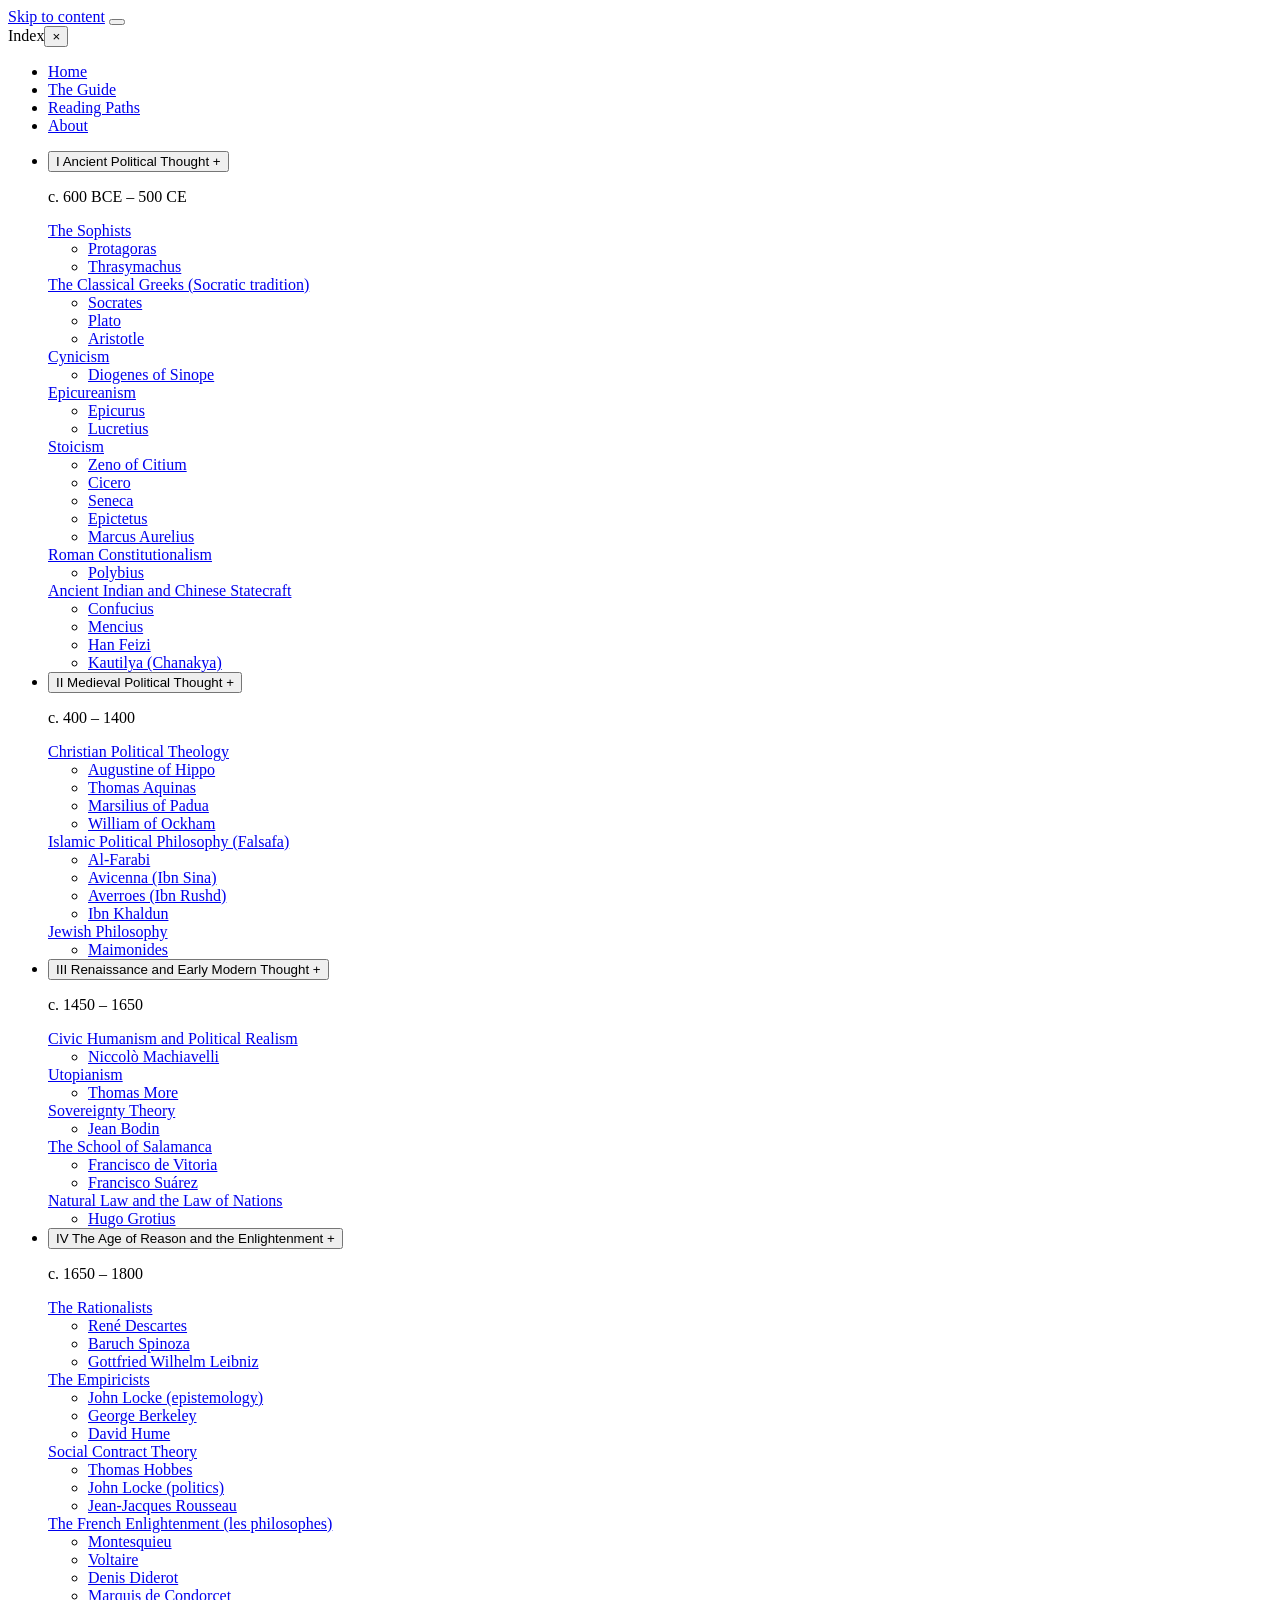
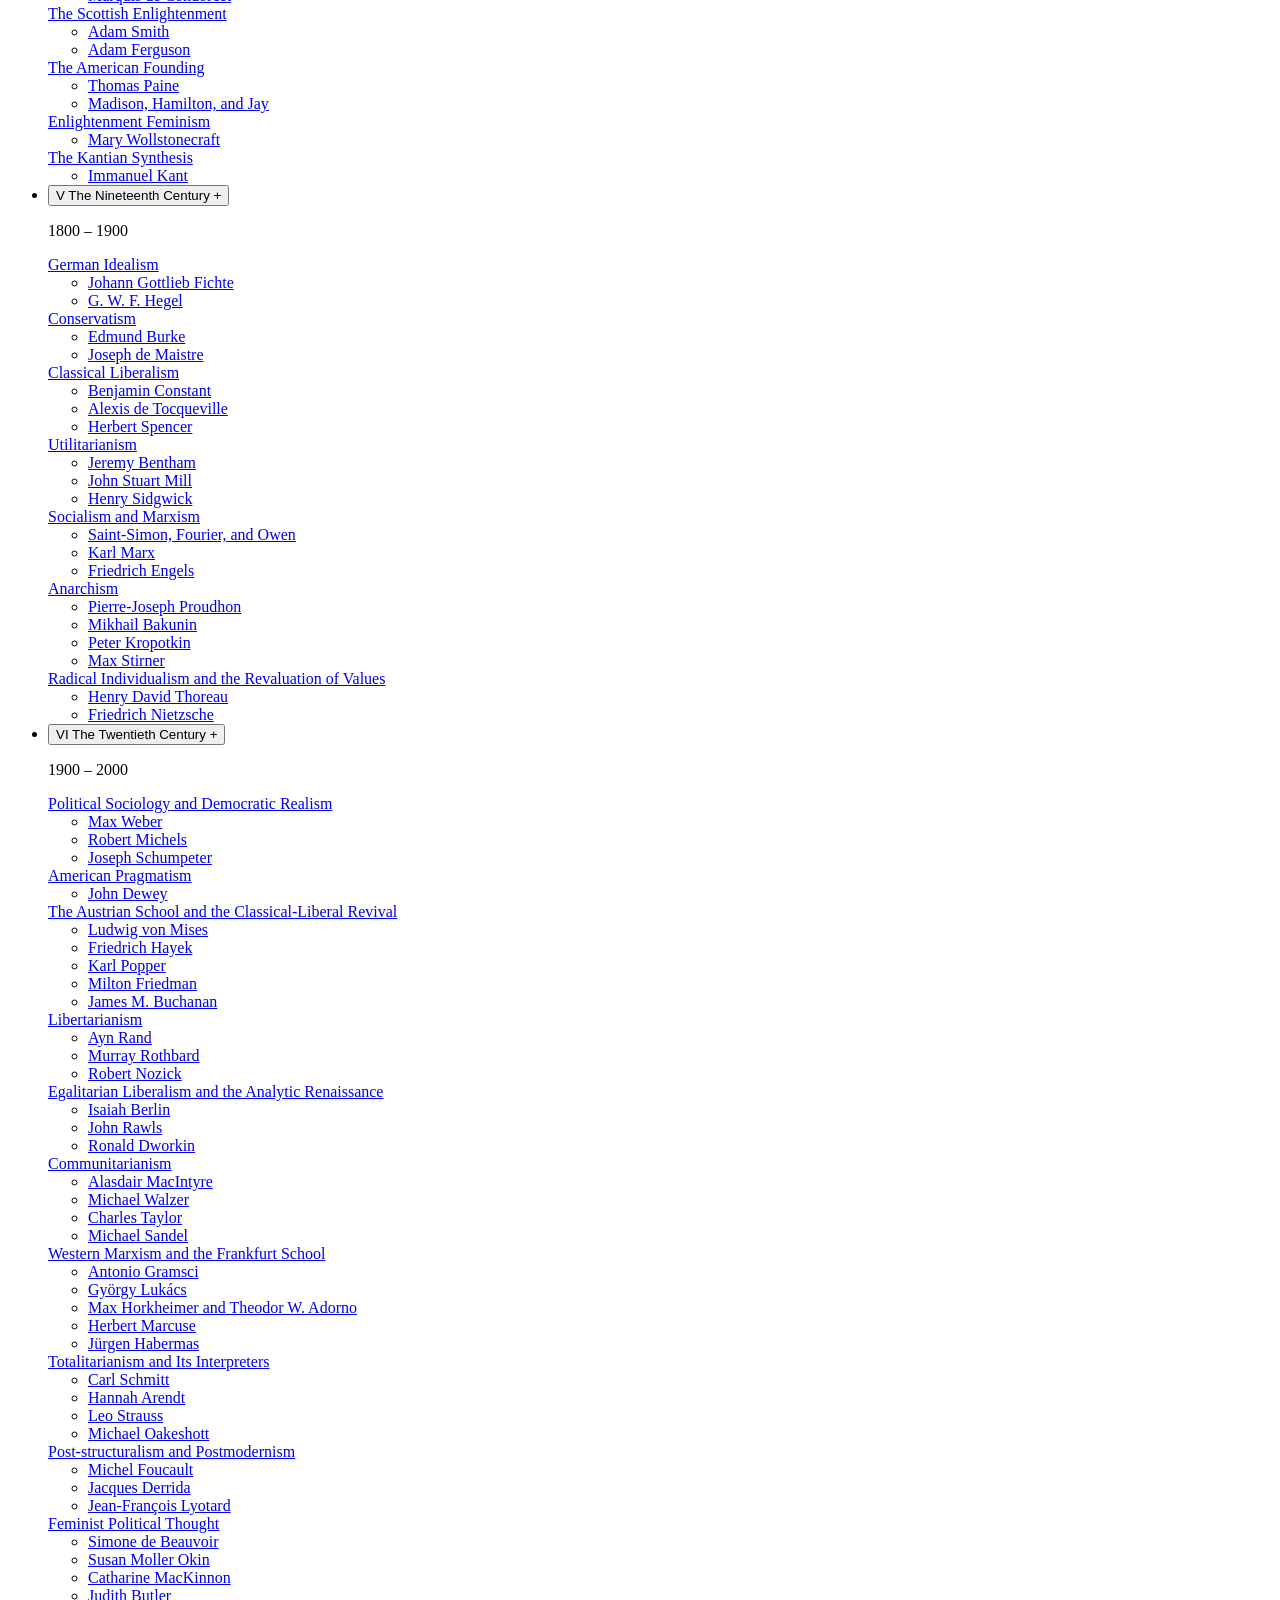
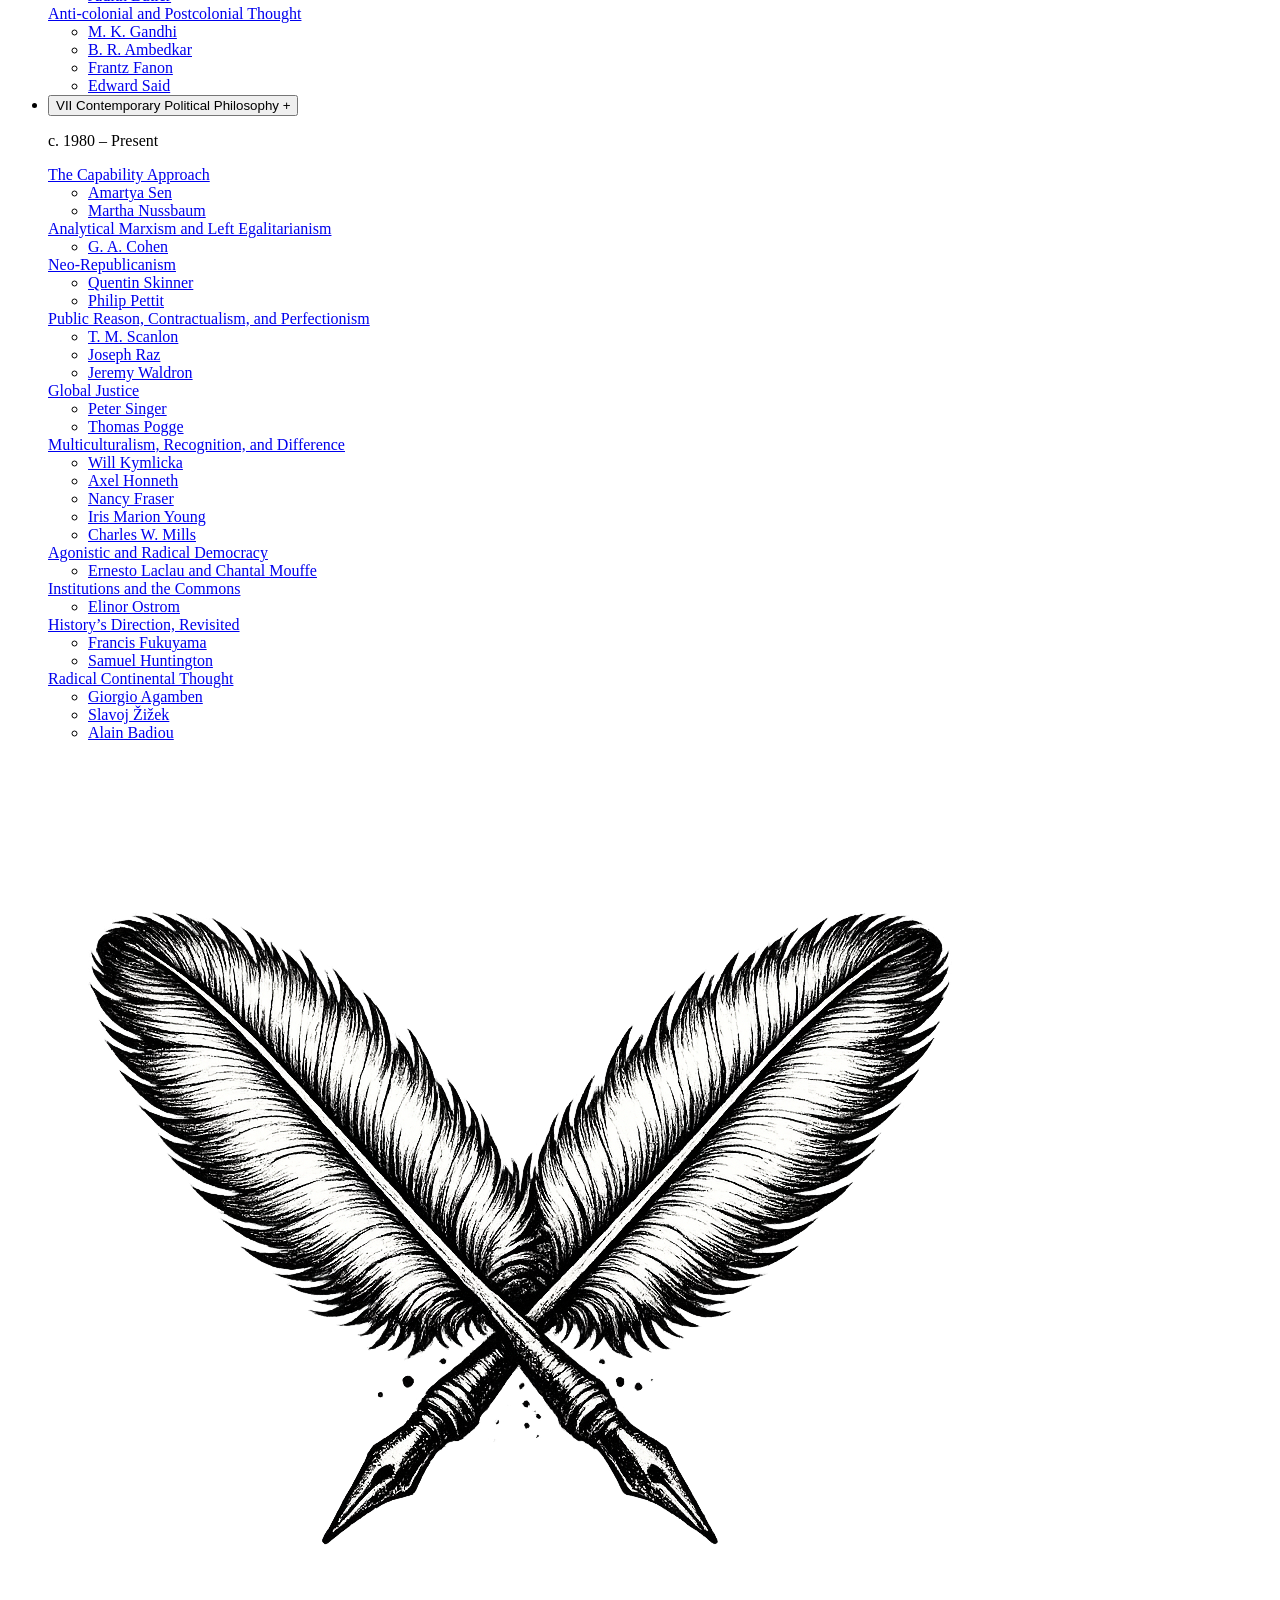
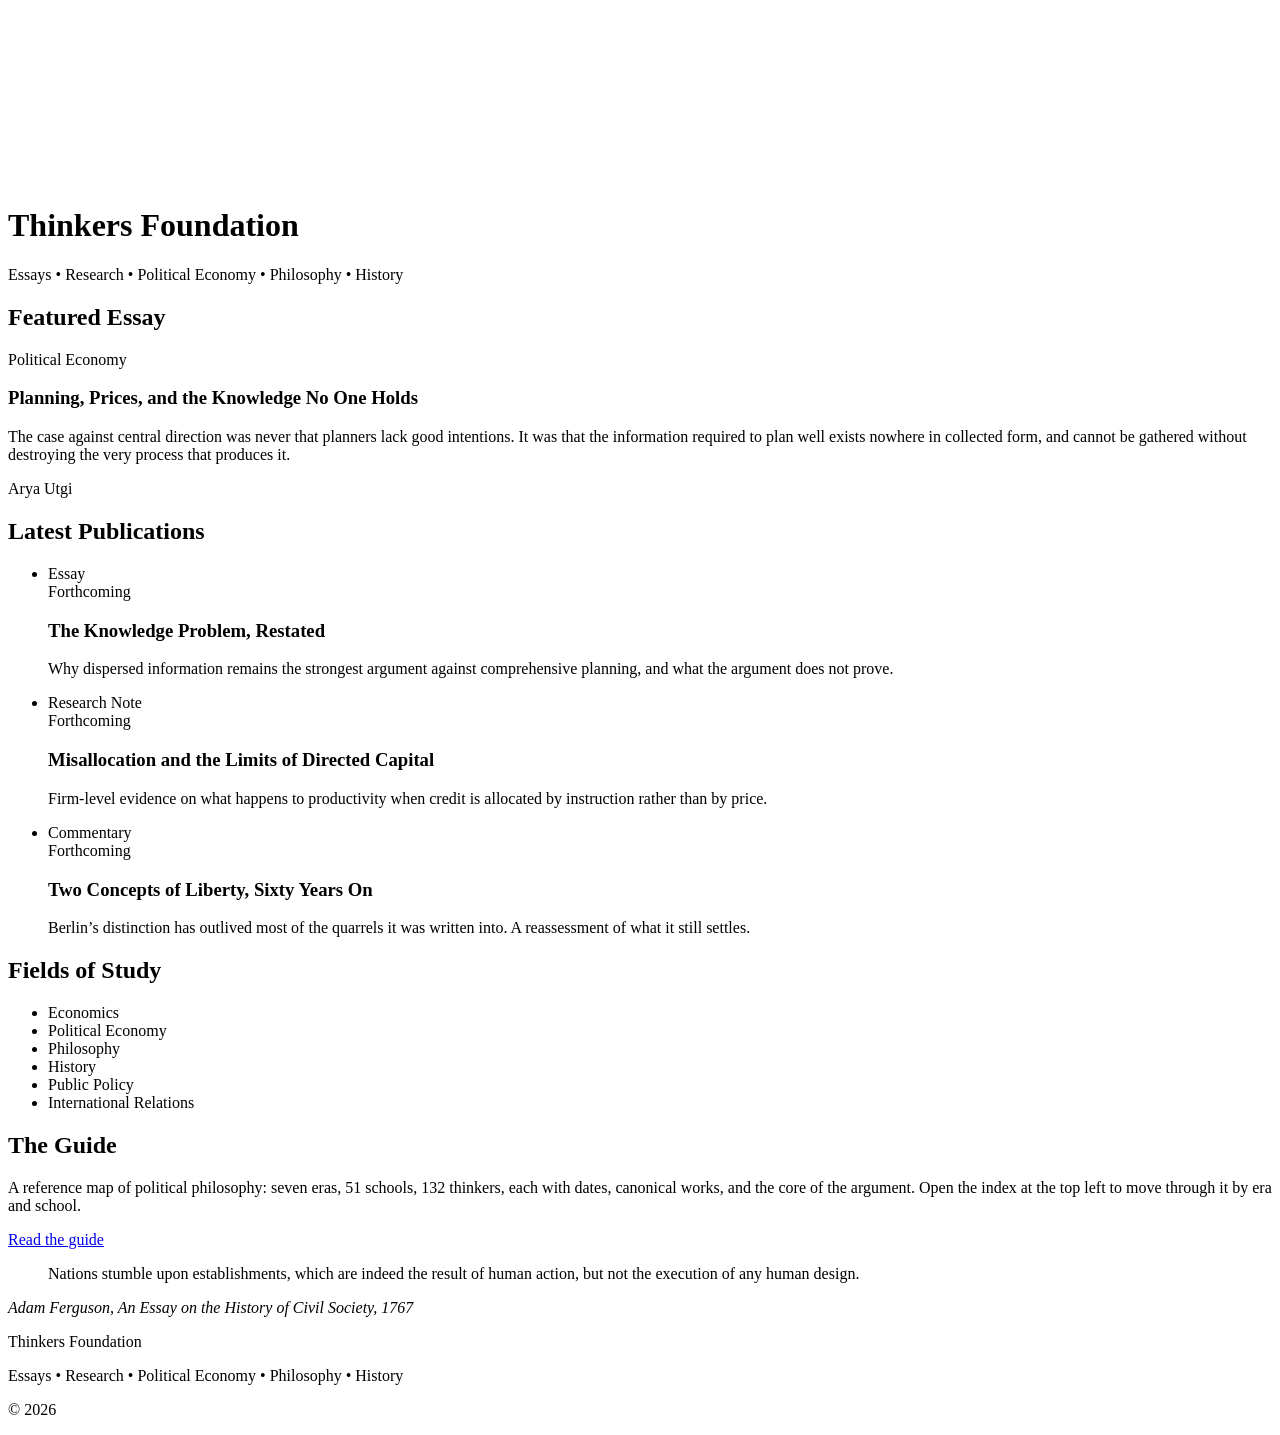
==== index.html @ 98f70f90 "Add site: homepage, guide, and index drawer" ====
<!DOCTYPE html>
<html lang="en">
<head>
<meta charset="utf-8">
<meta name="viewport" content="width=device-width, initial-scale=1">
<title>Thinkers Foundation</title>
<meta name="description" content="Essays and research in political economy, philosophy, and history.">
<link rel="icon" href="logo_thf.png">
<link rel="preconnect" href="https://fonts.googleapis.com">
<link rel="preconnect" href="https://fonts.gstatic.com" crossorigin>
<link href="https://fonts.googleapis.com/css2?family=Cormorant+Garamond:ital,wght@0,400;0,500;0,600;0,700;1,400;1,600&family=Spectral:ital,wght@0,300;0,400;0,600;1,300;1,400&display=swap" rel="stylesheet">
<link rel="stylesheet" href="assets/css/style.css">
</head>
<body>
<a class="skip-link" href="#main">Skip to content</a>
<button class="nav-toggle" id="navToggle" aria-label="Open the index" aria-expanded="false" aria-controls="drawer"><span></span><span></span><span></span></button>
<div class="drawer__scrim" id="scrim" hidden></div>
<nav class="drawer" id="drawer" aria-label="Index of eras and schools" data-open="false">
  <div class="drawer__head"><span class="drawer__label">Index</span><button class="drawer__close" id="drawerClose" aria-label="Close the index">&times;</button></div>
  <ul class="drawer__links">
    <li><a href="index.html">Home</a></li>
    <li><a href="guide.html">The Guide</a></li>
    <li><a href="guide.html#reading-paths">Reading Paths</a></li>
    <li><a href="about.html">About</a></li>
  </ul>
  <ul class="tree">
    <li class="tree__era">
      <button class="tree__toggle" aria-expanded="false" aria-controls="panel-era-ancient-political-thought">
        <span class="tree__numeral">I</span>
        <span class="tree__name">Ancient Political Thought</span>
        <span class="tree__sign" aria-hidden="true">+</span>
      </button>
      <div class="tree__panel" id="panel-era-ancient-political-thought" data-open="false">
        <p class="tree__dates">c. 600 BCE – 500 CE</p>
        <div class="tree__school"><a href="guide.html#school-the-sophists">The Sophists</a>
          <ul class="tree__thinkers">
            <li><a href="guide.html#thinker-protagoras">Protagoras</a></li>
            <li><a href="guide.html#thinker-thrasymachus">Thrasymachus</a></li>
          </ul></div>
        <div class="tree__school"><a href="guide.html#school-the-classical-greeks-socratic-tradition">The Classical Greeks (Socratic tradition)</a>
          <ul class="tree__thinkers">
            <li><a href="guide.html#thinker-socrates">Socrates</a></li>
            <li><a href="guide.html#thinker-plato">Plato</a></li>
            <li><a href="guide.html#thinker-aristotle">Aristotle</a></li>
          </ul></div>
        <div class="tree__school"><a href="guide.html#school-cynicism">Cynicism</a>
          <ul class="tree__thinkers">
            <li><a href="guide.html#thinker-diogenes-of-sinope">Diogenes of Sinope</a></li>
          </ul></div>
        <div class="tree__school"><a href="guide.html#school-epicureanism">Epicureanism</a>
          <ul class="tree__thinkers">
            <li><a href="guide.html#thinker-epicurus">Epicurus</a></li>
            <li><a href="guide.html#thinker-lucretius">Lucretius</a></li>
          </ul></div>
        <div class="tree__school"><a href="guide.html#school-stoicism">Stoicism</a>
          <ul class="tree__thinkers">
            <li><a href="guide.html#thinker-zeno-of-citium">Zeno of Citium</a></li>
            <li><a href="guide.html#thinker-cicero">Cicero</a></li>
            <li><a href="guide.html#thinker-seneca">Seneca</a></li>
            <li><a href="guide.html#thinker-epictetus">Epictetus</a></li>
            <li><a href="guide.html#thinker-marcus-aurelius">Marcus Aurelius</a></li>
          </ul></div>
        <div class="tree__school"><a href="guide.html#school-roman-constitutionalism">Roman Constitutionalism</a>
          <ul class="tree__thinkers">
            <li><a href="guide.html#thinker-polybius">Polybius</a></li>
          </ul></div>
        <div class="tree__school"><a href="guide.html#school-ancient-indian-and-chinese-statecraft">Ancient Indian and Chinese Statecraft</a>
          <ul class="tree__thinkers">
            <li><a href="guide.html#thinker-confucius">Confucius</a></li>
            <li><a href="guide.html#thinker-mencius">Mencius</a></li>
            <li><a href="guide.html#thinker-han-feizi">Han Feizi</a></li>
            <li><a href="guide.html#thinker-kautilya-chanakya">Kautilya (Chanakya)</a></li>
          </ul></div>
      </div>
    </li>
    <li class="tree__era">
      <button class="tree__toggle" aria-expanded="false" aria-controls="panel-era-medieval-political-thought">
        <span class="tree__numeral">II</span>
        <span class="tree__name">Medieval Political Thought</span>
        <span class="tree__sign" aria-hidden="true">+</span>
      </button>
      <div class="tree__panel" id="panel-era-medieval-political-thought" data-open="false">
        <p class="tree__dates">c. 400 – 1400</p>
        <div class="tree__school"><a href="guide.html#school-christian-political-theology">Christian Political Theology</a>
          <ul class="tree__thinkers">
            <li><a href="guide.html#thinker-augustine-of-hippo">Augustine of Hippo</a></li>
            <li><a href="guide.html#thinker-thomas-aquinas">Thomas Aquinas</a></li>
            <li><a href="guide.html#thinker-marsilius-of-padua">Marsilius of Padua</a></li>
            <li><a href="guide.html#thinker-william-of-ockham">William of Ockham</a></li>
          </ul></div>
        <div class="tree__school"><a href="guide.html#school-islamic-political-philosophy-falsafa">Islamic Political Philosophy (Falsafa)</a>
          <ul class="tree__thinkers">
            <li><a href="guide.html#thinker-al-farabi">Al-Farabi</a></li>
            <li><a href="guide.html#thinker-avicenna-ibn-sina">Avicenna (Ibn Sina)</a></li>
            <li><a href="guide.html#thinker-averroes-ibn-rushd">Averroes (Ibn Rushd)</a></li>
            <li><a href="guide.html#thinker-ibn-khaldun">Ibn Khaldun</a></li>
          </ul></div>
        <div class="tree__school"><a href="guide.html#school-jewish-philosophy">Jewish Philosophy</a>
          <ul class="tree__thinkers">
            <li><a href="guide.html#thinker-maimonides">Maimonides</a></li>
          </ul></div>
      </div>
    </li>
    <li class="tree__era">
      <button class="tree__toggle" aria-expanded="false" aria-controls="panel-era-renaissance-and-early-modern-thought">
        <span class="tree__numeral">III</span>
        <span class="tree__name">Renaissance and Early Modern Thought</span>
        <span class="tree__sign" aria-hidden="true">+</span>
      </button>
      <div class="tree__panel" id="panel-era-renaissance-and-early-modern-thought" data-open="false">
        <p class="tree__dates">c. 1450 – 1650</p>
        <div class="tree__school"><a href="guide.html#school-civic-humanism-and-political-realism">Civic Humanism and Political Realism</a>
          <ul class="tree__thinkers">
            <li><a href="guide.html#thinker-niccolo-machiavelli">Niccolò Machiavelli</a></li>
          </ul></div>
        <div class="tree__school"><a href="guide.html#school-utopianism">Utopianism</a>
          <ul class="tree__thinkers">
            <li><a href="guide.html#thinker-thomas-more">Thomas More</a></li>
          </ul></div>
        <div class="tree__school"><a href="guide.html#school-sovereignty-theory">Sovereignty Theory</a>
          <ul class="tree__thinkers">
            <li><a href="guide.html#thinker-jean-bodin">Jean Bodin</a></li>
          </ul></div>
        <div class="tree__school"><a href="guide.html#school-the-school-of-salamanca">The School of Salamanca</a>
          <ul class="tree__thinkers">
            <li><a href="guide.html#thinker-francisco-de-vitoria">Francisco de Vitoria</a></li>
            <li><a href="guide.html#thinker-francisco-suarez">Francisco Suárez</a></li>
          </ul></div>
        <div class="tree__school"><a href="guide.html#school-natural-law-and-the-law-of-nations">Natural Law and the Law of Nations</a>
          <ul class="tree__thinkers">
            <li><a href="guide.html#thinker-hugo-grotius">Hugo Grotius</a></li>
          </ul></div>
      </div>
    </li>
    <li class="tree__era">
      <button class="tree__toggle" aria-expanded="false" aria-controls="panel-era-the-age-of-reason-and-the-enlightenment">
        <span class="tree__numeral">IV</span>
        <span class="tree__name">The Age of Reason and the Enlightenment</span>
        <span class="tree__sign" aria-hidden="true">+</span>
      </button>
      <div class="tree__panel" id="panel-era-the-age-of-reason-and-the-enlightenment" data-open="false">
        <p class="tree__dates">c. 1650 – 1800</p>
        <div class="tree__school"><a href="guide.html#school-the-rationalists">The Rationalists</a>
          <ul class="tree__thinkers">
            <li><a href="guide.html#thinker-rene-descartes">René Descartes</a></li>
            <li><a href="guide.html#thinker-baruch-spinoza">Baruch Spinoza</a></li>
            <li><a href="guide.html#thinker-gottfried-wilhelm-leibniz">Gottfried Wilhelm Leibniz</a></li>
          </ul></div>
        <div class="tree__school"><a href="guide.html#school-the-empiricists">The Empiricists</a>
          <ul class="tree__thinkers">
            <li><a href="guide.html#thinker-john-locke-epistemology">John Locke (epistemology)</a></li>
            <li><a href="guide.html#thinker-george-berkeley">George Berkeley</a></li>
            <li><a href="guide.html#thinker-david-hume">David Hume</a></li>
          </ul></div>
        <div class="tree__school"><a href="guide.html#school-social-contract-theory">Social Contract Theory</a>
          <ul class="tree__thinkers">
            <li><a href="guide.html#thinker-thomas-hobbes">Thomas Hobbes</a></li>
            <li><a href="guide.html#thinker-john-locke-politics">John Locke (politics)</a></li>
            <li><a href="guide.html#thinker-jean-jacques-rousseau">Jean-Jacques Rousseau</a></li>
          </ul></div>
        <div class="tree__school"><a href="guide.html#school-the-french-enlightenment-les-philosophes">The French Enlightenment (les philosophes)</a>
          <ul class="tree__thinkers">
            <li><a href="guide.html#thinker-montesquieu">Montesquieu</a></li>
            <li><a href="guide.html#thinker-voltaire">Voltaire</a></li>
            <li><a href="guide.html#thinker-denis-diderot">Denis Diderot</a></li>
            <li><a href="guide.html#thinker-marquis-de-condorcet">Marquis de Condorcet</a></li>
          </ul></div>
        <div class="tree__school"><a href="guide.html#school-the-scottish-enlightenment">The Scottish Enlightenment</a>
          <ul class="tree__thinkers">
            <li><a href="guide.html#thinker-adam-smith">Adam Smith</a></li>
            <li><a href="guide.html#thinker-adam-ferguson">Adam Ferguson</a></li>
          </ul></div>
        <div class="tree__school"><a href="guide.html#school-the-american-founding">The American Founding</a>
          <ul class="tree__thinkers">
            <li><a href="guide.html#thinker-thomas-paine">Thomas Paine</a></li>
            <li><a href="guide.html#thinker-madison-hamilton-and-jay">Madison, Hamilton, and Jay</a></li>
          </ul></div>
        <div class="tree__school"><a href="guide.html#school-enlightenment-feminism">Enlightenment Feminism</a>
          <ul class="tree__thinkers">
            <li><a href="guide.html#thinker-mary-wollstonecraft">Mary Wollstonecraft</a></li>
          </ul></div>
        <div class="tree__school"><a href="guide.html#school-the-kantian-synthesis">The Kantian Synthesis</a>
          <ul class="tree__thinkers">
            <li><a href="guide.html#thinker-immanuel-kant">Immanuel Kant</a></li>
          </ul></div>
      </div>
    </li>
    <li class="tree__era">
      <button class="tree__toggle" aria-expanded="false" aria-controls="panel-era-the-nineteenth-century">
        <span class="tree__numeral">V</span>
        <span class="tree__name">The Nineteenth Century</span>
        <span class="tree__sign" aria-hidden="true">+</span>
      </button>
      <div class="tree__panel" id="panel-era-the-nineteenth-century" data-open="false">
        <p class="tree__dates">1800 – 1900</p>
        <div class="tree__school"><a href="guide.html#school-german-idealism">German Idealism</a>
          <ul class="tree__thinkers">
            <li><a href="guide.html#thinker-johann-gottlieb-fichte">Johann Gottlieb Fichte</a></li>
            <li><a href="guide.html#thinker-g-w-f-hegel">G. W. F. Hegel</a></li>
          </ul></div>
        <div class="tree__school"><a href="guide.html#school-conservatism">Conservatism</a>
          <ul class="tree__thinkers">
            <li><a href="guide.html#thinker-edmund-burke">Edmund Burke</a></li>
            <li><a href="guide.html#thinker-joseph-de-maistre">Joseph de Maistre</a></li>
          </ul></div>
        <div class="tree__school"><a href="guide.html#school-classical-liberalism">Classical Liberalism</a>
          <ul class="tree__thinkers">
            <li><a href="guide.html#thinker-benjamin-constant">Benjamin Constant</a></li>
            <li><a href="guide.html#thinker-alexis-de-tocqueville">Alexis de Tocqueville</a></li>
            <li><a href="guide.html#thinker-herbert-spencer">Herbert Spencer</a></li>
          </ul></div>
        <div class="tree__school"><a href="guide.html#school-utilitarianism">Utilitarianism</a>
          <ul class="tree__thinkers">
            <li><a href="guide.html#thinker-jeremy-bentham">Jeremy Bentham</a></li>
            <li><a href="guide.html#thinker-john-stuart-mill">John Stuart Mill</a></li>
            <li><a href="guide.html#thinker-henry-sidgwick">Henry Sidgwick</a></li>
          </ul></div>
        <div class="tree__school"><a href="guide.html#school-socialism-and-marxism">Socialism and Marxism</a>
          <ul class="tree__thinkers">
            <li><a href="guide.html#thinker-saint-simon-fourier-and-owen">Saint-Simon, Fourier, and Owen</a></li>
            <li><a href="guide.html#thinker-karl-marx">Karl Marx</a></li>
            <li><a href="guide.html#thinker-friedrich-engels">Friedrich Engels</a></li>
          </ul></div>
        <div class="tree__school"><a href="guide.html#school-anarchism">Anarchism</a>
          <ul class="tree__thinkers">
            <li><a href="guide.html#thinker-pierre-joseph-proudhon">Pierre-Joseph Proudhon</a></li>
            <li><a href="guide.html#thinker-mikhail-bakunin">Mikhail Bakunin</a></li>
            <li><a href="guide.html#thinker-peter-kropotkin">Peter Kropotkin</a></li>
            <li><a href="guide.html#thinker-max-stirner">Max Stirner</a></li>
          </ul></div>
        <div class="tree__school"><a href="guide.html#school-radical-individualism-and-the-revaluation-of-values">Radical Individualism and the Revaluation of Values</a>
          <ul class="tree__thinkers">
            <li><a href="guide.html#thinker-henry-david-thoreau">Henry David Thoreau</a></li>
            <li><a href="guide.html#thinker-friedrich-nietzsche">Friedrich Nietzsche</a></li>
          </ul></div>
      </div>
    </li>
    <li class="tree__era">
      <button class="tree__toggle" aria-expanded="false" aria-controls="panel-era-the-twentieth-century">
        <span class="tree__numeral">VI</span>
        <span class="tree__name">The Twentieth Century</span>
        <span class="tree__sign" aria-hidden="true">+</span>
      </button>
      <div class="tree__panel" id="panel-era-the-twentieth-century" data-open="false">
        <p class="tree__dates">1900 – 2000</p>
        <div class="tree__school"><a href="guide.html#school-political-sociology-and-democratic-realism">Political Sociology and Democratic Realism</a>
          <ul class="tree__thinkers">
            <li><a href="guide.html#thinker-max-weber">Max Weber</a></li>
            <li><a href="guide.html#thinker-robert-michels">Robert Michels</a></li>
            <li><a href="guide.html#thinker-joseph-schumpeter">Joseph Schumpeter</a></li>
          </ul></div>
        <div class="tree__school"><a href="guide.html#school-american-pragmatism">American Pragmatism</a>
          <ul class="tree__thinkers">
            <li><a href="guide.html#thinker-john-dewey">John Dewey</a></li>
          </ul></div>
        <div class="tree__school"><a href="guide.html#school-the-austrian-school-and-the-classical-liberal-revival">The Austrian School and the Classical-Liberal Revival</a>
          <ul class="tree__thinkers">
            <li><a href="guide.html#thinker-ludwig-von-mises">Ludwig von Mises</a></li>
            <li><a href="guide.html#thinker-friedrich-hayek">Friedrich Hayek</a></li>
            <li><a href="guide.html#thinker-karl-popper">Karl Popper</a></li>
            <li><a href="guide.html#thinker-milton-friedman">Milton Friedman</a></li>
            <li><a href="guide.html#thinker-james-m-buchanan">James M. Buchanan</a></li>
          </ul></div>
        <div class="tree__school"><a href="guide.html#school-libertarianism">Libertarianism</a>
          <ul class="tree__thinkers">
            <li><a href="guide.html#thinker-ayn-rand">Ayn Rand</a></li>
            <li><a href="guide.html#thinker-murray-rothbard">Murray Rothbard</a></li>
            <li><a href="guide.html#thinker-robert-nozick">Robert Nozick</a></li>
          </ul></div>
        <div class="tree__school"><a href="guide.html#school-egalitarian-liberalism-and-the-analytic-renaissance">Egalitarian Liberalism and the Analytic Renaissance</a>
          <ul class="tree__thinkers">
            <li><a href="guide.html#thinker-isaiah-berlin">Isaiah Berlin</a></li>
            <li><a href="guide.html#thinker-john-rawls">John Rawls</a></li>
            <li><a href="guide.html#thinker-ronald-dworkin">Ronald Dworkin</a></li>
          </ul></div>
        <div class="tree__school"><a href="guide.html#school-communitarianism">Communitarianism</a>
          <ul class="tree__thinkers">
            <li><a href="guide.html#thinker-alasdair-macintyre">Alasdair MacIntyre</a></li>
            <li><a href="guide.html#thinker-michael-walzer">Michael Walzer</a></li>
            <li><a href="guide.html#thinker-charles-taylor">Charles Taylor</a></li>
            <li><a href="guide.html#thinker-michael-sandel">Michael Sandel</a></li>
          </ul></div>
        <div class="tree__school"><a href="guide.html#school-western-marxism-and-the-frankfurt-school">Western Marxism and the Frankfurt School</a>
          <ul class="tree__thinkers">
            <li><a href="guide.html#thinker-antonio-gramsci">Antonio Gramsci</a></li>
            <li><a href="guide.html#thinker-gyorgy-lukacs">György Lukács</a></li>
            <li><a href="guide.html#thinker-max-horkheimer-and-theodor-w-adorno">Max Horkheimer and Theodor W. Adorno</a></li>
            <li><a href="guide.html#thinker-herbert-marcuse">Herbert Marcuse</a></li>
            <li><a href="guide.html#thinker-jurgen-habermas">Jürgen Habermas</a></li>
          </ul></div>
        <div class="tree__school"><a href="guide.html#school-totalitarianism-and-its-interpreters">Totalitarianism and Its Interpreters</a>
          <ul class="tree__thinkers">
            <li><a href="guide.html#thinker-carl-schmitt">Carl Schmitt</a></li>
            <li><a href="guide.html#thinker-hannah-arendt">Hannah Arendt</a></li>
            <li><a href="guide.html#thinker-leo-strauss">Leo Strauss</a></li>
            <li><a href="guide.html#thinker-michael-oakeshott">Michael Oakeshott</a></li>
          </ul></div>
        <div class="tree__school"><a href="guide.html#school-post-structuralism-and-postmodernism">Post-structuralism and Postmodernism</a>
          <ul class="tree__thinkers">
            <li><a href="guide.html#thinker-michel-foucault">Michel Foucault</a></li>
            <li><a href="guide.html#thinker-jacques-derrida">Jacques Derrida</a></li>
            <li><a href="guide.html#thinker-jean-francois-lyotard">Jean-François Lyotard</a></li>
          </ul></div>
        <div class="tree__school"><a href="guide.html#school-feminist-political-thought">Feminist Political Thought</a>
          <ul class="tree__thinkers">
            <li><a href="guide.html#thinker-simone-de-beauvoir">Simone de Beauvoir</a></li>
            <li><a href="guide.html#thinker-susan-moller-okin">Susan Moller Okin</a></li>
            <li><a href="guide.html#thinker-catharine-mackinnon">Catharine MacKinnon</a></li>
            <li><a href="guide.html#thinker-judith-butler">Judith Butler</a></li>
          </ul></div>
        <div class="tree__school"><a href="guide.html#school-anti-colonial-and-postcolonial-thought">Anti-colonial and Postcolonial Thought</a>
          <ul class="tree__thinkers">
            <li><a href="guide.html#thinker-m-k-gandhi">M. K. Gandhi</a></li>
            <li><a href="guide.html#thinker-b-r-ambedkar">B. R. Ambedkar</a></li>
            <li><a href="guide.html#thinker-frantz-fanon">Frantz Fanon</a></li>
            <li><a href="guide.html#thinker-edward-said">Edward Said</a></li>
          </ul></div>
      </div>
    </li>
    <li class="tree__era">
      <button class="tree__toggle" aria-expanded="false" aria-controls="panel-era-contemporary-political-philosophy">
        <span class="tree__numeral">VII</span>
        <span class="tree__name">Contemporary Political Philosophy</span>
        <span class="tree__sign" aria-hidden="true">+</span>
      </button>
      <div class="tree__panel" id="panel-era-contemporary-political-philosophy" data-open="false">
        <p class="tree__dates">c. 1980 – Present</p>
        <div class="tree__school"><a href="guide.html#school-the-capability-approach">The Capability Approach</a>
          <ul class="tree__thinkers">
            <li><a href="guide.html#thinker-amartya-sen">Amartya Sen</a></li>
            <li><a href="guide.html#thinker-martha-nussbaum">Martha Nussbaum</a></li>
          </ul></div>
        <div class="tree__school"><a href="guide.html#school-analytical-marxism-and-left-egalitarianism">Analytical Marxism and Left Egalitarianism</a>
          <ul class="tree__thinkers">
            <li><a href="guide.html#thinker-g-a-cohen">G. A. Cohen</a></li>
          </ul></div>
        <div class="tree__school"><a href="guide.html#school-neo-republicanism">Neo-Republicanism</a>
          <ul class="tree__thinkers">
            <li><a href="guide.html#thinker-quentin-skinner">Quentin Skinner</a></li>
            <li><a href="guide.html#thinker-philip-pettit">Philip Pettit</a></li>
          </ul></div>
        <div class="tree__school"><a href="guide.html#school-public-reason-contractualism-and-perfectionism">Public Reason, Contractualism, and Perfectionism</a>
          <ul class="tree__thinkers">
            <li><a href="guide.html#thinker-t-m-scanlon">T. M. Scanlon</a></li>
            <li><a href="guide.html#thinker-joseph-raz">Joseph Raz</a></li>
            <li><a href="guide.html#thinker-jeremy-waldron">Jeremy Waldron</a></li>
          </ul></div>
        <div class="tree__school"><a href="guide.html#school-global-justice">Global Justice</a>
          <ul class="tree__thinkers">
            <li><a href="guide.html#thinker-peter-singer">Peter Singer</a></li>
            <li><a href="guide.html#thinker-thomas-pogge">Thomas Pogge</a></li>
          </ul></div>
        <div class="tree__school"><a href="guide.html#school-multiculturalism-recognition-and-difference">Multiculturalism, Recognition, and Difference</a>
          <ul class="tree__thinkers">
            <li><a href="guide.html#thinker-will-kymlicka">Will Kymlicka</a></li>
            <li><a href="guide.html#thinker-axel-honneth">Axel Honneth</a></li>
            <li><a href="guide.html#thinker-nancy-fraser">Nancy Fraser</a></li>
            <li><a href="guide.html#thinker-iris-marion-young">Iris Marion Young</a></li>
            <li><a href="guide.html#thinker-charles-w-mills">Charles W. Mills</a></li>
          </ul></div>
        <div class="tree__school"><a href="guide.html#school-agonistic-and-radical-democracy">Agonistic and Radical Democracy</a>
          <ul class="tree__thinkers">
            <li><a href="guide.html#thinker-ernesto-laclau-and-chantal-mouffe">Ernesto Laclau and Chantal Mouffe</a></li>
          </ul></div>
        <div class="tree__school"><a href="guide.html#school-institutions-and-the-commons">Institutions and the Commons</a>
          <ul class="tree__thinkers">
            <li><a href="guide.html#thinker-elinor-ostrom">Elinor Ostrom</a></li>
          </ul></div>
        <div class="tree__school"><a href="guide.html#school-historys-direction-revisited">History’s Direction, Revisited</a>
          <ul class="tree__thinkers">
            <li><a href="guide.html#thinker-francis-fukuyama">Francis Fukuyama</a></li>
            <li><a href="guide.html#thinker-samuel-huntington">Samuel Huntington</a></li>
          </ul></div>
        <div class="tree__school"><a href="guide.html#school-radical-continental-thought">Radical Continental Thought</a>
          <ul class="tree__thinkers">
            <li><a href="guide.html#thinker-giorgio-agamben">Giorgio Agamben</a></li>
            <li><a href="guide.html#thinker-slavoj-zizek">Slavoj Žižek</a></li>
            <li><a href="guide.html#thinker-alain-badiou">Alain Badiou</a></li>
          </ul></div>
      </div>
    </li>
  </ul>
</nav>
<main id="main">
  <header class="masthead">
    <div class="page">
      <img class="masthead__logo" src="logo_thf.png" alt="Thinkers Foundation">
      <h1 class="masthead__title">Thinkers Foundation</h1>
      <p class="masthead__subtitle">Essays &bull; Research &bull; Political Economy &bull; Philosophy &bull; History</p>
    </div>
  </header>
  <div class="page">
    <section class="section" aria-labelledby="featured">
      <h2 class="section__title" id="featured">Featured Essay</h2>
      <p class="feature__kicker">Political Economy</p>
      <h3 class="feature__headline">Planning, Prices, and the Knowledge No One Holds</h3>
      <p class="feature__standfirst">The case against central direction was never that planners lack good intentions. It was that the information required to plan well exists nowhere in collected form, and cannot be gathered without destroying the very process that produces it.</p>
      <p class="byline">Arya Utgi</p>
    </section>
    <section class="section" aria-labelledby="latest">
      <h2 class="section__title" id="latest">Latest Publications</h2>
      <ul class="listing">
        <li>
          <article class="entry">
            <p class="entry__meta">Essay<br>Forthcoming</p>
            <div>
              <h3 class="entry__title">The Knowledge Problem, Restated</h3>
              <p class="entry__blurb">Why dispersed information remains the strongest argument against comprehensive planning, and what the argument does not prove.</p>
            </div>
          </article>
        </li>
        <li>
          <article class="entry">
            <p class="entry__meta">Research Note<br>Forthcoming</p>
            <div>
              <h3 class="entry__title">Misallocation and the Limits of Directed Capital</h3>
              <p class="entry__blurb">Firm-level evidence on what happens to productivity when credit is allocated by instruction rather than by price.</p>
            </div>
          </article>
        </li>
        <li>
          <article class="entry">
            <p class="entry__meta">Commentary<br>Forthcoming</p>
            <div>
              <h3 class="entry__title">Two Concepts of Liberty, Sixty Years On</h3>
              <p class="entry__blurb">Berlin’s distinction has outlived most of the quarrels it was written into. A reassessment of what it still settles.</p>
            </div>
          </article>
        </li>
      </ul>
    </section>
    <section class="section" aria-labelledby="fields">
      <h2 class="section__title" id="fields">Fields of Study</h2>
      <ul class="fields">
        <li>Economics</li>
        <li>Political Economy</li>
        <li>Philosophy</li>
        <li>History</li>
        <li>Public Policy</li>
        <li>International Relations</li>
      </ul>
    </section>
    <section class="section" aria-labelledby="guide">
      <h2 class="section__title" id="guide">The Guide</h2>
      <p class="feature__standfirst">A reference map of political philosophy: seven eras, 51 schools, 132 thinkers, each with dates, canonical works, and the core of the argument. Open the index at the top left to move through it by era and school.</p>
      <p><a href="guide.html" class="byline">Read the guide</a></p>
    </section>
    <section class="epigraph">
      <blockquote>Nations stumble upon establishments, which are indeed the result of human action, but not the execution of any human design.</blockquote>
      <cite>Adam Ferguson, An Essay on the History of Civil Society, 1767</cite>
    </section>
  </div>
</main>
<footer class="site-footer">
  <div class="page">
    <p>Thinkers Foundation</p>
    <p>Essays &bull; Research &bull; Political Economy &bull; Philosophy &bull; History</p>
    <p>&copy; 2026</p>
  </div>
</footer>
<script src="assets/js/site.js"></script>
</body>
</html>
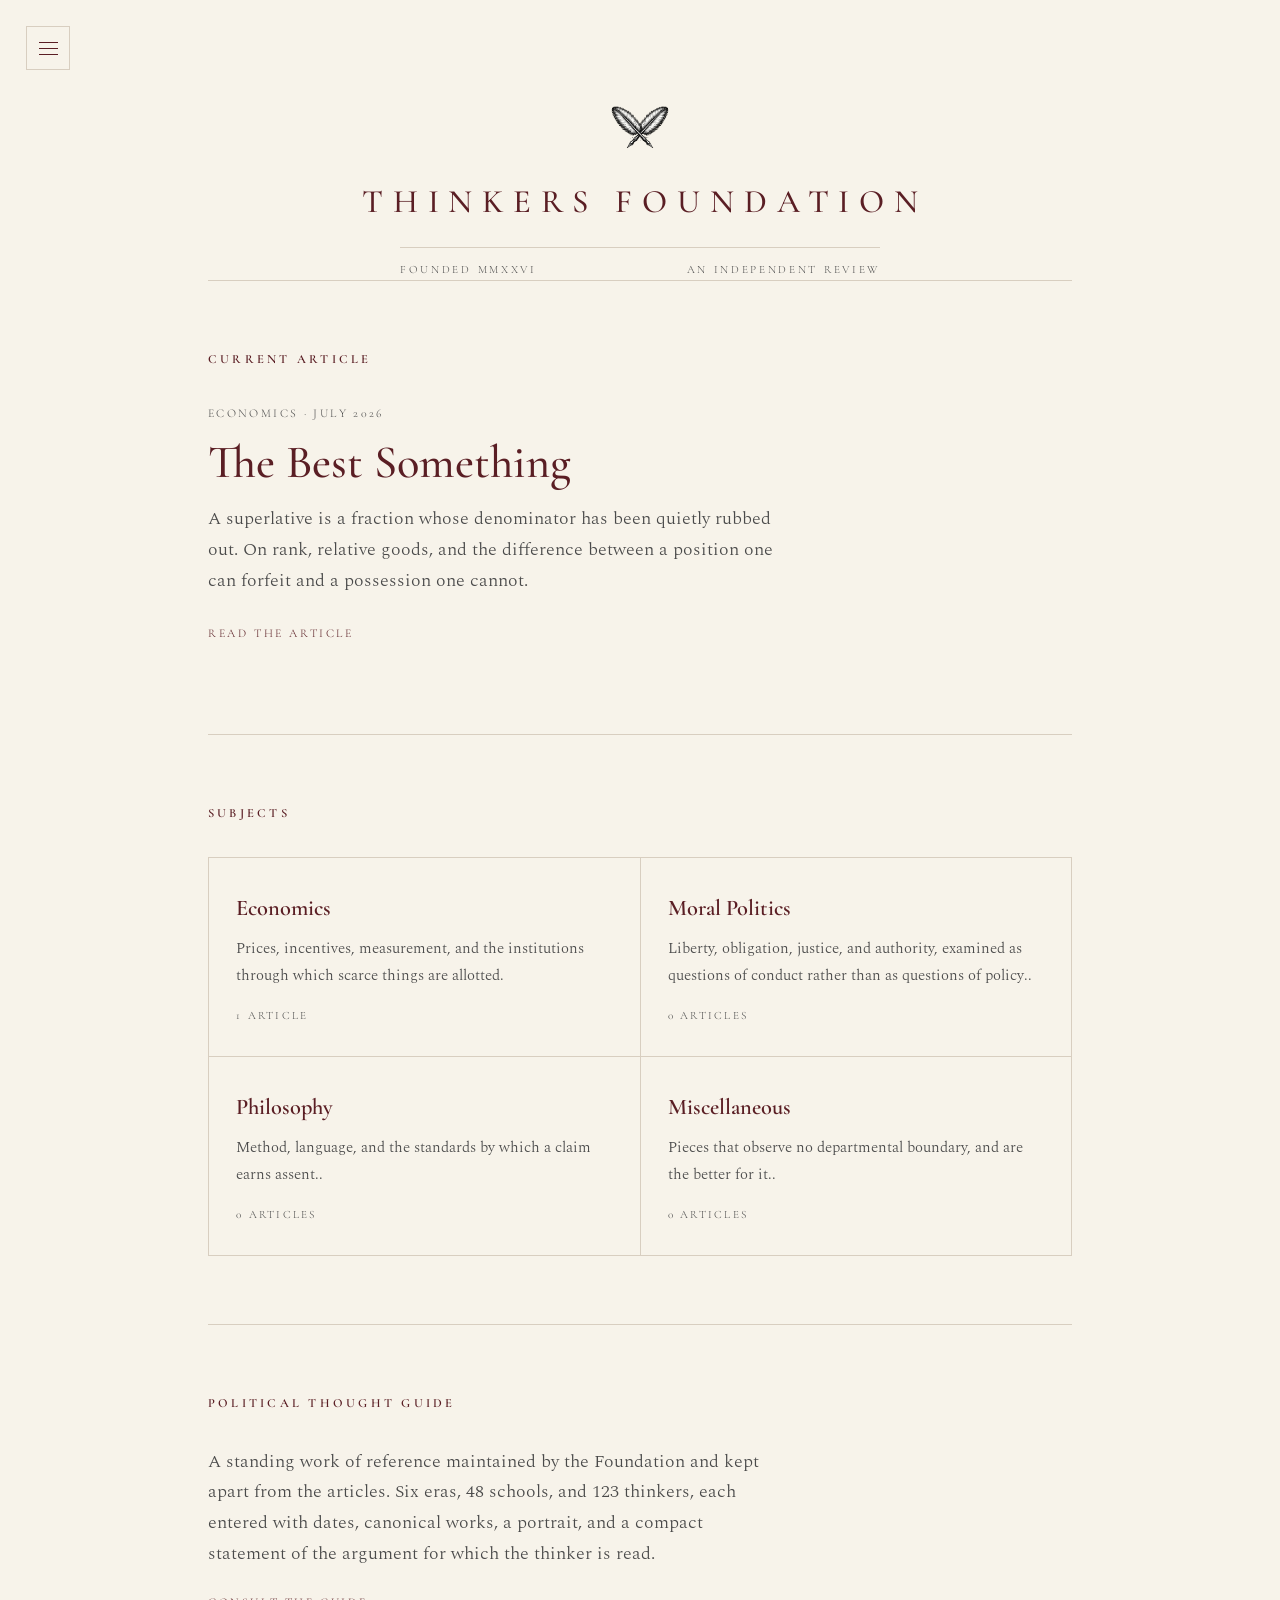
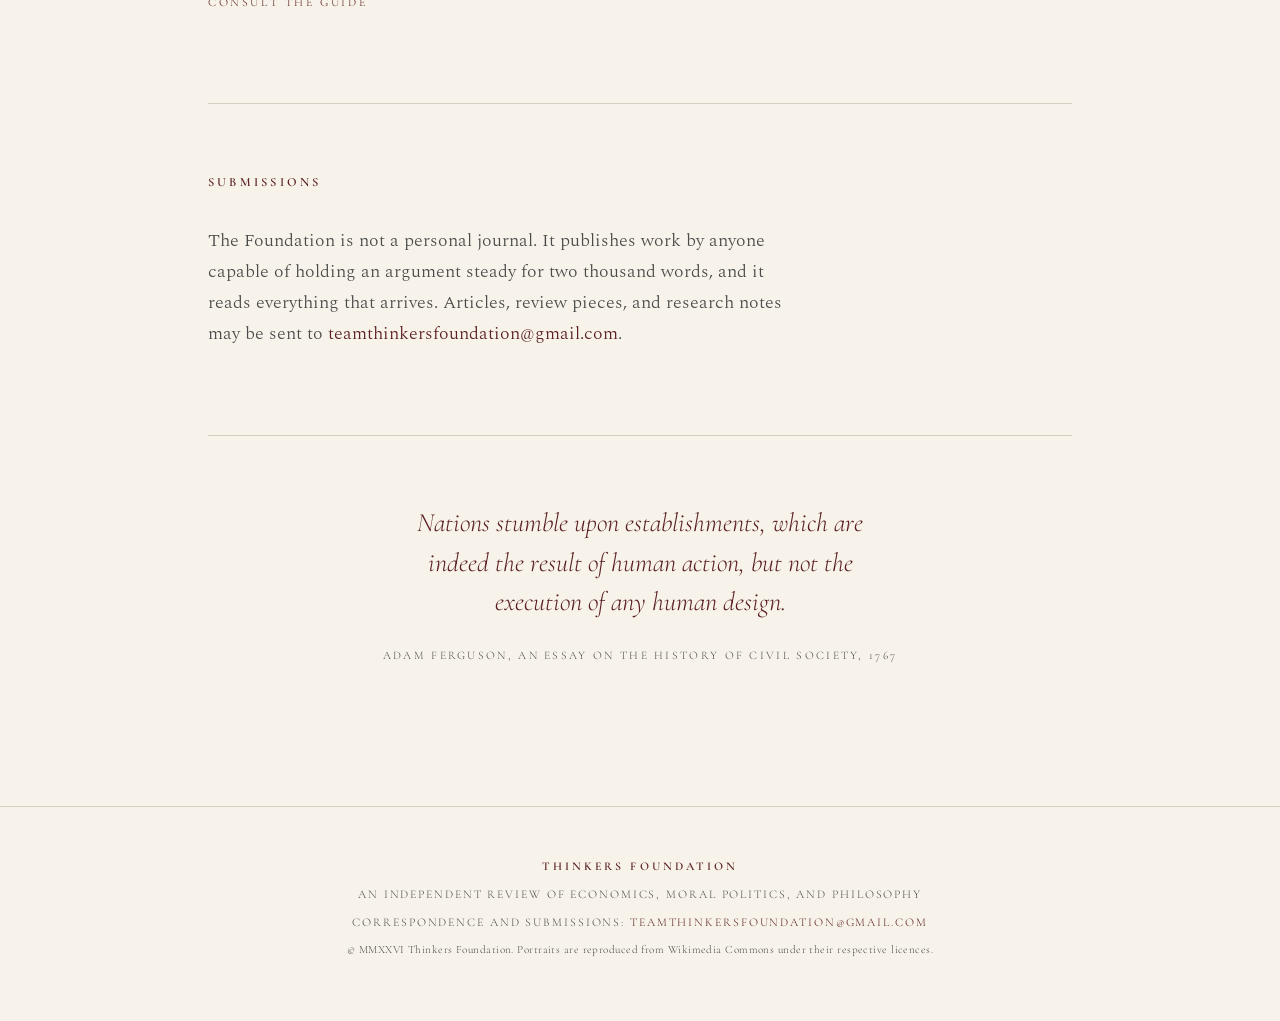
==== commit 01184798: "Separate subject pages, fix portrait loading, simplify sidebar" ====
--- a/index.html
+++ b/index.html
@@ -4,381 +4,33 @@
 <meta charset="utf-8">
 <meta name="viewport" content="width=device-width, initial-scale=1">
 <title>Thinkers Foundation</title>
-<meta name="description" content="Essays and research in political economy, philosophy, and history.">
+<meta name="description" content="An independent review of economics, moral politics, and philosophy.">
 <link rel="icon" href="logo_thf.png">
 <link rel="preconnect" href="https://fonts.googleapis.com">
 <link rel="preconnect" href="https://fonts.gstatic.com" crossorigin>
-<link href="https://fonts.googleapis.com/css2?family=Cormorant+Garamond:ital,wght@0,400;0,500;0,600;0,700;1,400;1,600&family=Spectral:ital,wght@0,300;0,400;0,600;1,300;1,400&display=swap" rel="stylesheet">
+<link href="https://fonts.googleapis.com/css2?family=Cormorant+Garamond:ital,wght@0,400;0,500;0,600;1,400;1,500&family=Spectral:ital,wght@0,300;0,400;0,500;1,300;1,400&display=swap" rel="stylesheet">
 <link rel="stylesheet" href="assets/css/style.css">
 </head>
 <body>
 <a class="skip-link" href="#main">Skip to content</a>
 <button class="nav-toggle" id="navToggle" aria-label="Open the index" aria-expanded="false" aria-controls="drawer"><span></span><span></span><span></span></button>
 <div class="drawer__scrim" id="scrim" hidden></div>
-<nav class="drawer" id="drawer" aria-label="Index of eras and schools" data-open="false">
+<nav class="drawer" id="drawer" aria-label="Site index" data-open="false">
   <div class="drawer__head"><span class="drawer__label">Index</span><button class="drawer__close" id="drawerClose" aria-label="Close the index">&times;</button></div>
   <ul class="drawer__links">
     <li><a href="index.html">Home</a></li>
-    <li><a href="guide.html">The Guide</a></li>
-    <li><a href="guide.html#reading-paths">Reading Paths</a></li>
+  </ul>
+  <p class="drawer__section">Articles</p>
+  <ul class="drawer__links">
+    <li><a href="economics.html">Economics</a></li>
+    <li><a href="moral-politics.html">Moral Politics</a></li>
+    <li><a href="philosophy.html">Philosophy</a></li>
+    <li><a href="miscellaneous.html">Miscellaneous</a></li>
+  </ul>
+  <p class="drawer__section">The Foundation</p>
+  <ul class="drawer__links">
+    <li><a href="political-thought-guide.html">Political Thought Guide</a></li>
     <li><a href="about.html">About</a></li>
-  </ul>
-  <ul class="tree">
-    <li class="tree__era">
-      <button class="tree__toggle" aria-expanded="false" aria-controls="panel-era-ancient-political-thought">
-        <span class="tree__numeral">I</span>
-        <span class="tree__name">Ancient Political Thought</span>
-        <span class="tree__sign" aria-hidden="true">+</span>
-      </button>
-      <div class="tree__panel" id="panel-era-ancient-political-thought" data-open="false">
-        <p class="tree__dates">c. 600 BCE – 500 CE</p>
-        <div class="tree__school"><a href="guide.html#school-the-sophists">The Sophists</a>
-          <ul class="tree__thinkers">
-            <li><a href="guide.html#thinker-protagoras">Protagoras</a></li>
-            <li><a href="guide.html#thinker-thrasymachus">Thrasymachus</a></li>
-          </ul></div>
-        <div class="tree__school"><a href="guide.html#school-the-classical-greeks-socratic-tradition">The Classical Greeks (Socratic tradition)</a>
-          <ul class="tree__thinkers">
-            <li><a href="guide.html#thinker-socrates">Socrates</a></li>
-            <li><a href="guide.html#thinker-plato">Plato</a></li>
-            <li><a href="guide.html#thinker-aristotle">Aristotle</a></li>
-          </ul></div>
-        <div class="tree__school"><a href="guide.html#school-cynicism">Cynicism</a>
-          <ul class="tree__thinkers">
-            <li><a href="guide.html#thinker-diogenes-of-sinope">Diogenes of Sinope</a></li>
-          </ul></div>
-        <div class="tree__school"><a href="guide.html#school-epicureanism">Epicureanism</a>
-          <ul class="tree__thinkers">
-            <li><a href="guide.html#thinker-epicurus">Epicurus</a></li>
-            <li><a href="guide.html#thinker-lucretius">Lucretius</a></li>
-          </ul></div>
-        <div class="tree__school"><a href="guide.html#school-stoicism">Stoicism</a>
-          <ul class="tree__thinkers">
-            <li><a href="guide.html#thinker-zeno-of-citium">Zeno of Citium</a></li>
-            <li><a href="guide.html#thinker-cicero">Cicero</a></li>
-            <li><a href="guide.html#thinker-seneca">Seneca</a></li>
-            <li><a href="guide.html#thinker-epictetus">Epictetus</a></li>
-            <li><a href="guide.html#thinker-marcus-aurelius">Marcus Aurelius</a></li>
-          </ul></div>
-        <div class="tree__school"><a href="guide.html#school-roman-constitutionalism">Roman Constitutionalism</a>
-          <ul class="tree__thinkers">
-            <li><a href="guide.html#thinker-polybius">Polybius</a></li>
-          </ul></div>
-        <div class="tree__school"><a href="guide.html#school-ancient-indian-and-chinese-statecraft">Ancient Indian and Chinese Statecraft</a>
-          <ul class="tree__thinkers">
-            <li><a href="guide.html#thinker-confucius">Confucius</a></li>
-            <li><a href="guide.html#thinker-mencius">Mencius</a></li>
-            <li><a href="guide.html#thinker-han-feizi">Han Feizi</a></li>
-            <li><a href="guide.html#thinker-kautilya-chanakya">Kautilya (Chanakya)</a></li>
-          </ul></div>
-      </div>
-    </li>
-    <li class="tree__era">
-      <button class="tree__toggle" aria-expanded="false" aria-controls="panel-era-medieval-political-thought">
-        <span class="tree__numeral">II</span>
-        <span class="tree__name">Medieval Political Thought</span>
-        <span class="tree__sign" aria-hidden="true">+</span>
-      </button>
-      <div class="tree__panel" id="panel-era-medieval-political-thought" data-open="false">
-        <p class="tree__dates">c. 400 – 1400</p>
-        <div class="tree__school"><a href="guide.html#school-christian-political-theology">Christian Political Theology</a>
-          <ul class="tree__thinkers">
-            <li><a href="guide.html#thinker-augustine-of-hippo">Augustine of Hippo</a></li>
-            <li><a href="guide.html#thinker-thomas-aquinas">Thomas Aquinas</a></li>
-            <li><a href="guide.html#thinker-marsilius-of-padua">Marsilius of Padua</a></li>
-            <li><a href="guide.html#thinker-william-of-ockham">William of Ockham</a></li>
-          </ul></div>
-        <div class="tree__school"><a href="guide.html#school-islamic-political-philosophy-falsafa">Islamic Political Philosophy (Falsafa)</a>
-          <ul class="tree__thinkers">
-            <li><a href="guide.html#thinker-al-farabi">Al-Farabi</a></li>
-            <li><a href="guide.html#thinker-avicenna-ibn-sina">Avicenna (Ibn Sina)</a></li>
-            <li><a href="guide.html#thinker-averroes-ibn-rushd">Averroes (Ibn Rushd)</a></li>
-            <li><a href="guide.html#thinker-ibn-khaldun">Ibn Khaldun</a></li>
-          </ul></div>
-        <div class="tree__school"><a href="guide.html#school-jewish-philosophy">Jewish Philosophy</a>
-          <ul class="tree__thinkers">
-            <li><a href="guide.html#thinker-maimonides">Maimonides</a></li>
-          </ul></div>
-      </div>
-    </li>
-    <li class="tree__era">
-      <button class="tree__toggle" aria-expanded="false" aria-controls="panel-era-renaissance-and-early-modern-thought">
-        <span class="tree__numeral">III</span>
-        <span class="tree__name">Renaissance and Early Modern Thought</span>
-        <span class="tree__sign" aria-hidden="true">+</span>
-      </button>
-      <div class="tree__panel" id="panel-era-renaissance-and-early-modern-thought" data-open="false">
-        <p class="tree__dates">c. 1450 – 1650</p>
-        <div class="tree__school"><a href="guide.html#school-civic-humanism-and-political-realism">Civic Humanism and Political Realism</a>
-          <ul class="tree__thinkers">
-            <li><a href="guide.html#thinker-niccolo-machiavelli">Niccolò Machiavelli</a></li>
-          </ul></div>
-        <div class="tree__school"><a href="guide.html#school-utopianism">Utopianism</a>
-          <ul class="tree__thinkers">
-            <li><a href="guide.html#thinker-thomas-more">Thomas More</a></li>
-          </ul></div>
-        <div class="tree__school"><a href="guide.html#school-sovereignty-theory">Sovereignty Theory</a>
-          <ul class="tree__thinkers">
-            <li><a href="guide.html#thinker-jean-bodin">Jean Bodin</a></li>
-          </ul></div>
-        <div class="tree__school"><a href="guide.html#school-the-school-of-salamanca">The School of Salamanca</a>
-          <ul class="tree__thinkers">
-            <li><a href="guide.html#thinker-francisco-de-vitoria">Francisco de Vitoria</a></li>
-            <li><a href="guide.html#thinker-francisco-suarez">Francisco Suárez</a></li>
-          </ul></div>
-        <div class="tree__school"><a href="guide.html#school-natural-law-and-the-law-of-nations">Natural Law and the Law of Nations</a>
-          <ul class="tree__thinkers">
-            <li><a href="guide.html#thinker-hugo-grotius">Hugo Grotius</a></li>
-          </ul></div>
-      </div>
-    </li>
-    <li class="tree__era">
-      <button class="tree__toggle" aria-expanded="false" aria-controls="panel-era-the-age-of-reason-and-the-enlightenment">
-        <span class="tree__numeral">IV</span>
-        <span class="tree__name">The Age of Reason and the Enlightenment</span>
-        <span class="tree__sign" aria-hidden="true">+</span>
-      </button>
-      <div class="tree__panel" id="panel-era-the-age-of-reason-and-the-enlightenment" data-open="false">
-        <p class="tree__dates">c. 1650 – 1800</p>
-        <div class="tree__school"><a href="guide.html#school-the-rationalists">The Rationalists</a>
-          <ul class="tree__thinkers">
-            <li><a href="guide.html#thinker-rene-descartes">René Descartes</a></li>
-            <li><a href="guide.html#thinker-baruch-spinoza">Baruch Spinoza</a></li>
-            <li><a href="guide.html#thinker-gottfried-wilhelm-leibniz">Gottfried Wilhelm Leibniz</a></li>
-          </ul></div>
-        <div class="tree__school"><a href="guide.html#school-the-empiricists">The Empiricists</a>
-          <ul class="tree__thinkers">
-            <li><a href="guide.html#thinker-john-locke-epistemology">John Locke (epistemology)</a></li>
-            <li><a href="guide.html#thinker-george-berkeley">George Berkeley</a></li>
-            <li><a href="guide.html#thinker-david-hume">David Hume</a></li>
-          </ul></div>
-        <div class="tree__school"><a href="guide.html#school-social-contract-theory">Social Contract Theory</a>
-          <ul class="tree__thinkers">
-            <li><a href="guide.html#thinker-thomas-hobbes">Thomas Hobbes</a></li>
-            <li><a href="guide.html#thinker-john-locke-politics">John Locke (politics)</a></li>
-            <li><a href="guide.html#thinker-jean-jacques-rousseau">Jean-Jacques Rousseau</a></li>
-          </ul></div>
-        <div class="tree__school"><a href="guide.html#school-the-french-enlightenment-les-philosophes">The French Enlightenment (les philosophes)</a>
-          <ul class="tree__thinkers">
-            <li><a href="guide.html#thinker-montesquieu">Montesquieu</a></li>
-            <li><a href="guide.html#thinker-voltaire">Voltaire</a></li>
-            <li><a href="guide.html#thinker-denis-diderot">Denis Diderot</a></li>
-            <li><a href="guide.html#thinker-marquis-de-condorcet">Marquis de Condorcet</a></li>
-          </ul></div>
-        <div class="tree__school"><a href="guide.html#school-the-scottish-enlightenment">The Scottish Enlightenment</a>
-          <ul class="tree__thinkers">
-            <li><a href="guide.html#thinker-adam-smith">Adam Smith</a></li>
-            <li><a href="guide.html#thinker-adam-ferguson">Adam Ferguson</a></li>
-          </ul></div>
-        <div class="tree__school"><a href="guide.html#school-the-american-founding">The American Founding</a>
-          <ul class="tree__thinkers">
-            <li><a href="guide.html#thinker-thomas-paine">Thomas Paine</a></li>
-            <li><a href="guide.html#thinker-madison-hamilton-and-jay">Madison, Hamilton, and Jay</a></li>
-          </ul></div>
-        <div class="tree__school"><a href="guide.html#school-enlightenment-feminism">Enlightenment Feminism</a>
-          <ul class="tree__thinkers">
-            <li><a href="guide.html#thinker-mary-wollstonecraft">Mary Wollstonecraft</a></li>
-          </ul></div>
-        <div class="tree__school"><a href="guide.html#school-the-kantian-synthesis">The Kantian Synthesis</a>
-          <ul class="tree__thinkers">
-            <li><a href="guide.html#thinker-immanuel-kant">Immanuel Kant</a></li>
-          </ul></div>
-      </div>
-    </li>
-    <li class="tree__era">
-      <button class="tree__toggle" aria-expanded="false" aria-controls="panel-era-the-nineteenth-century">
-        <span class="tree__numeral">V</span>
-        <span class="tree__name">The Nineteenth Century</span>
-        <span class="tree__sign" aria-hidden="true">+</span>
-      </button>
-      <div class="tree__panel" id="panel-era-the-nineteenth-century" data-open="false">
-        <p class="tree__dates">1800 – 1900</p>
-        <div class="tree__school"><a href="guide.html#school-german-idealism">German Idealism</a>
-          <ul class="tree__thinkers">
-            <li><a href="guide.html#thinker-johann-gottlieb-fichte">Johann Gottlieb Fichte</a></li>
-            <li><a href="guide.html#thinker-g-w-f-hegel">G. W. F. Hegel</a></li>
-          </ul></div>
-        <div class="tree__school"><a href="guide.html#school-conservatism">Conservatism</a>
-          <ul class="tree__thinkers">
-            <li><a href="guide.html#thinker-edmund-burke">Edmund Burke</a></li>
-            <li><a href="guide.html#thinker-joseph-de-maistre">Joseph de Maistre</a></li>
-          </ul></div>
-        <div class="tree__school"><a href="guide.html#school-classical-liberalism">Classical Liberalism</a>
-          <ul class="tree__thinkers">
-            <li><a href="guide.html#thinker-benjamin-constant">Benjamin Constant</a></li>
-            <li><a href="guide.html#thinker-alexis-de-tocqueville">Alexis de Tocqueville</a></li>
-            <li><a href="guide.html#thinker-herbert-spencer">Herbert Spencer</a></li>
-          </ul></div>
-        <div class="tree__school"><a href="guide.html#school-utilitarianism">Utilitarianism</a>
-          <ul class="tree__thinkers">
-            <li><a href="guide.html#thinker-jeremy-bentham">Jeremy Bentham</a></li>
-            <li><a href="guide.html#thinker-john-stuart-mill">John Stuart Mill</a></li>
-            <li><a href="guide.html#thinker-henry-sidgwick">Henry Sidgwick</a></li>
-          </ul></div>
-        <div class="tree__school"><a href="guide.html#school-socialism-and-marxism">Socialism and Marxism</a>
-          <ul class="tree__thinkers">
-            <li><a href="guide.html#thinker-saint-simon-fourier-and-owen">Saint-Simon, Fourier, and Owen</a></li>
-            <li><a href="guide.html#thinker-karl-marx">Karl Marx</a></li>
-            <li><a href="guide.html#thinker-friedrich-engels">Friedrich Engels</a></li>
-          </ul></div>
-        <div class="tree__school"><a href="guide.html#school-anarchism">Anarchism</a>
-          <ul class="tree__thinkers">
-            <li><a href="guide.html#thinker-pierre-joseph-proudhon">Pierre-Joseph Proudhon</a></li>
-            <li><a href="guide.html#thinker-mikhail-bakunin">Mikhail Bakunin</a></li>
-            <li><a href="guide.html#thinker-peter-kropotkin">Peter Kropotkin</a></li>
-            <li><a href="guide.html#thinker-max-stirner">Max Stirner</a></li>
-          </ul></div>
-        <div class="tree__school"><a href="guide.html#school-radical-individualism-and-the-revaluation-of-values">Radical Individualism and the Revaluation of Values</a>
-          <ul class="tree__thinkers">
-            <li><a href="guide.html#thinker-henry-david-thoreau">Henry David Thoreau</a></li>
-            <li><a href="guide.html#thinker-friedrich-nietzsche">Friedrich Nietzsche</a></li>
-          </ul></div>
-      </div>
-    </li>
-    <li class="tree__era">
-      <button class="tree__toggle" aria-expanded="false" aria-controls="panel-era-the-twentieth-century">
-        <span class="tree__numeral">VI</span>
-        <span class="tree__name">The Twentieth Century</span>
-        <span class="tree__sign" aria-hidden="true">+</span>
-      </button>
-      <div class="tree__panel" id="panel-era-the-twentieth-century" data-open="false">
-        <p class="tree__dates">1900 – 2000</p>
-        <div class="tree__school"><a href="guide.html#school-political-sociology-and-democratic-realism">Political Sociology and Democratic Realism</a>
-          <ul class="tree__thinkers">
-            <li><a href="guide.html#thinker-max-weber">Max Weber</a></li>
-            <li><a href="guide.html#thinker-robert-michels">Robert Michels</a></li>
-            <li><a href="guide.html#thinker-joseph-schumpeter">Joseph Schumpeter</a></li>
-          </ul></div>
-        <div class="tree__school"><a href="guide.html#school-american-pragmatism">American Pragmatism</a>
-          <ul class="tree__thinkers">
-            <li><a href="guide.html#thinker-john-dewey">John Dewey</a></li>
-          </ul></div>
-        <div class="tree__school"><a href="guide.html#school-the-austrian-school-and-the-classical-liberal-revival">The Austrian School and the Classical-Liberal Revival</a>
-          <ul class="tree__thinkers">
-            <li><a href="guide.html#thinker-ludwig-von-mises">Ludwig von Mises</a></li>
-            <li><a href="guide.html#thinker-friedrich-hayek">Friedrich Hayek</a></li>
-            <li><a href="guide.html#thinker-karl-popper">Karl Popper</a></li>
-            <li><a href="guide.html#thinker-milton-friedman">Milton Friedman</a></li>
-            <li><a href="guide.html#thinker-james-m-buchanan">James M. Buchanan</a></li>
-          </ul></div>
-        <div class="tree__school"><a href="guide.html#school-libertarianism">Libertarianism</a>
-          <ul class="tree__thinkers">
-            <li><a href="guide.html#thinker-ayn-rand">Ayn Rand</a></li>
-            <li><a href="guide.html#thinker-murray-rothbard">Murray Rothbard</a></li>
-            <li><a href="guide.html#thinker-robert-nozick">Robert Nozick</a></li>
-          </ul></div>
-        <div class="tree__school"><a href="guide.html#school-egalitarian-liberalism-and-the-analytic-renaissance">Egalitarian Liberalism and the Analytic Renaissance</a>
-          <ul class="tree__thinkers">
-            <li><a href="guide.html#thinker-isaiah-berlin">Isaiah Berlin</a></li>
-            <li><a href="guide.html#thinker-john-rawls">John Rawls</a></li>
-            <li><a href="guide.html#thinker-ronald-dworkin">Ronald Dworkin</a></li>
-          </ul></div>
-        <div class="tree__school"><a href="guide.html#school-communitarianism">Communitarianism</a>
-          <ul class="tree__thinkers">
-            <li><a href="guide.html#thinker-alasdair-macintyre">Alasdair MacIntyre</a></li>
-            <li><a href="guide.html#thinker-michael-walzer">Michael Walzer</a></li>
-            <li><a href="guide.html#thinker-charles-taylor">Charles Taylor</a></li>
-            <li><a href="guide.html#thinker-michael-sandel">Michael Sandel</a></li>
-          </ul></div>
-        <div class="tree__school"><a href="guide.html#school-western-marxism-and-the-frankfurt-school">Western Marxism and the Frankfurt School</a>
-          <ul class="tree__thinkers">
-            <li><a href="guide.html#thinker-antonio-gramsci">Antonio Gramsci</a></li>
-            <li><a href="guide.html#thinker-gyorgy-lukacs">György Lukács</a></li>
-            <li><a href="guide.html#thinker-max-horkheimer-and-theodor-w-adorno">Max Horkheimer and Theodor W. Adorno</a></li>
-            <li><a href="guide.html#thinker-herbert-marcuse">Herbert Marcuse</a></li>
-            <li><a href="guide.html#thinker-jurgen-habermas">Jürgen Habermas</a></li>
-          </ul></div>
-        <div class="tree__school"><a href="guide.html#school-totalitarianism-and-its-interpreters">Totalitarianism and Its Interpreters</a>
-          <ul class="tree__thinkers">
-            <li><a href="guide.html#thinker-carl-schmitt">Carl Schmitt</a></li>
-            <li><a href="guide.html#thinker-hannah-arendt">Hannah Arendt</a></li>
-            <li><a href="guide.html#thinker-leo-strauss">Leo Strauss</a></li>
-            <li><a href="guide.html#thinker-michael-oakeshott">Michael Oakeshott</a></li>
-          </ul></div>
-        <div class="tree__school"><a href="guide.html#school-post-structuralism-and-postmodernism">Post-structuralism and Postmodernism</a>
-          <ul class="tree__thinkers">
-            <li><a href="guide.html#thinker-michel-foucault">Michel Foucault</a></li>
-            <li><a href="guide.html#thinker-jacques-derrida">Jacques Derrida</a></li>
-            <li><a href="guide.html#thinker-jean-francois-lyotard">Jean-François Lyotard</a></li>
-          </ul></div>
-        <div class="tree__school"><a href="guide.html#school-feminist-political-thought">Feminist Political Thought</a>
-          <ul class="tree__thinkers">
-            <li><a href="guide.html#thinker-simone-de-beauvoir">Simone de Beauvoir</a></li>
-            <li><a href="guide.html#thinker-susan-moller-okin">Susan Moller Okin</a></li>
-            <li><a href="guide.html#thinker-catharine-mackinnon">Catharine MacKinnon</a></li>
-            <li><a href="guide.html#thinker-judith-butler">Judith Butler</a></li>
-          </ul></div>
-        <div class="tree__school"><a href="guide.html#school-anti-colonial-and-postcolonial-thought">Anti-colonial and Postcolonial Thought</a>
-          <ul class="tree__thinkers">
-            <li><a href="guide.html#thinker-m-k-gandhi">M. K. Gandhi</a></li>
-            <li><a href="guide.html#thinker-b-r-ambedkar">B. R. Ambedkar</a></li>
-            <li><a href="guide.html#thinker-frantz-fanon">Frantz Fanon</a></li>
-            <li><a href="guide.html#thinker-edward-said">Edward Said</a></li>
-          </ul></div>
-      </div>
-    </li>
-    <li class="tree__era">
-      <button class="tree__toggle" aria-expanded="false" aria-controls="panel-era-contemporary-political-philosophy">
-        <span class="tree__numeral">VII</span>
-        <span class="tree__name">Contemporary Political Philosophy</span>
-        <span class="tree__sign" aria-hidden="true">+</span>
-      </button>
-      <div class="tree__panel" id="panel-era-contemporary-political-philosophy" data-open="false">
-        <p class="tree__dates">c. 1980 – Present</p>
-        <div class="tree__school"><a href="guide.html#school-the-capability-approach">The Capability Approach</a>
-          <ul class="tree__thinkers">
-            <li><a href="guide.html#thinker-amartya-sen">Amartya Sen</a></li>
-            <li><a href="guide.html#thinker-martha-nussbaum">Martha Nussbaum</a></li>
-          </ul></div>
-        <div class="tree__school"><a href="guide.html#school-analytical-marxism-and-left-egalitarianism">Analytical Marxism and Left Egalitarianism</a>
-          <ul class="tree__thinkers">
-            <li><a href="guide.html#thinker-g-a-cohen">G. A. Cohen</a></li>
-          </ul></div>
-        <div class="tree__school"><a href="guide.html#school-neo-republicanism">Neo-Republicanism</a>
-          <ul class="tree__thinkers">
-            <li><a href="guide.html#thinker-quentin-skinner">Quentin Skinner</a></li>
-            <li><a href="guide.html#thinker-philip-pettit">Philip Pettit</a></li>
-          </ul></div>
-        <div class="tree__school"><a href="guide.html#school-public-reason-contractualism-and-perfectionism">Public Reason, Contractualism, and Perfectionism</a>
-          <ul class="tree__thinkers">
-            <li><a href="guide.html#thinker-t-m-scanlon">T. M. Scanlon</a></li>
-            <li><a href="guide.html#thinker-joseph-raz">Joseph Raz</a></li>
-            <li><a href="guide.html#thinker-jeremy-waldron">Jeremy Waldron</a></li>
-          </ul></div>
-        <div class="tree__school"><a href="guide.html#school-global-justice">Global Justice</a>
-          <ul class="tree__thinkers">
-            <li><a href="guide.html#thinker-peter-singer">Peter Singer</a></li>
-            <li><a href="guide.html#thinker-thomas-pogge">Thomas Pogge</a></li>
-          </ul></div>
-        <div class="tree__school"><a href="guide.html#school-multiculturalism-recognition-and-difference">Multiculturalism, Recognition, and Difference</a>
-          <ul class="tree__thinkers">
-            <li><a href="guide.html#thinker-will-kymlicka">Will Kymlicka</a></li>
-            <li><a href="guide.html#thinker-axel-honneth">Axel Honneth</a></li>
-            <li><a href="guide.html#thinker-nancy-fraser">Nancy Fraser</a></li>
-            <li><a href="guide.html#thinker-iris-marion-young">Iris Marion Young</a></li>
-            <li><a href="guide.html#thinker-charles-w-mills">Charles W. Mills</a></li>
-          </ul></div>
-        <div class="tree__school"><a href="guide.html#school-agonistic-and-radical-democracy">Agonistic and Radical Democracy</a>
-          <ul class="tree__thinkers">
-            <li><a href="guide.html#thinker-ernesto-laclau-and-chantal-mouffe">Ernesto Laclau and Chantal Mouffe</a></li>
-          </ul></div>
-        <div class="tree__school"><a href="guide.html#school-institutions-and-the-commons">Institutions and the Commons</a>
-          <ul class="tree__thinkers">
-            <li><a href="guide.html#thinker-elinor-ostrom">Elinor Ostrom</a></li>
-          </ul></div>
-        <div class="tree__school"><a href="guide.html#school-historys-direction-revisited">History’s Direction, Revisited</a>
-          <ul class="tree__thinkers">
-            <li><a href="guide.html#thinker-francis-fukuyama">Francis Fukuyama</a></li>
-            <li><a href="guide.html#thinker-samuel-huntington">Samuel Huntington</a></li>
-          </ul></div>
-        <div class="tree__school"><a href="guide.html#school-radical-continental-thought">Radical Continental Thought</a>
-          <ul class="tree__thinkers">
-            <li><a href="guide.html#thinker-giorgio-agamben">Giorgio Agamben</a></li>
-            <li><a href="guide.html#thinker-slavoj-zizek">Slavoj Žižek</a></li>
-            <li><a href="guide.html#thinker-alain-badiou">Alain Badiou</a></li>
-          </ul></div>
-      </div>
-    </li>
   </ul>
 </nav>
 <main id="main">
@@ -386,64 +38,60 @@
     <div class="page">
       <img class="masthead__logo" src="logo_thf.png" alt="Thinkers Foundation">
       <h1 class="masthead__title">Thinkers Foundation</h1>
-      <p class="masthead__subtitle">Essays &bull; Research &bull; Political Economy &bull; Philosophy &bull; History</p>
+      <p class="masthead__line"><span>Founded MMXXVI</span><span>An Independent Review</span></p>
     </div>
   </header>
   <div class="page">
-    <section class="section" aria-labelledby="featured">
-      <h2 class="section__title" id="featured">Featured Essay</h2>
-      <p class="feature__kicker">Political Economy</p>
-      <h3 class="feature__headline">Planning, Prices, and the Knowledge No One Holds</h3>
-      <p class="feature__standfirst">The case against central direction was never that planners lack good intentions. It was that the information required to plan well exists nowhere in collected form, and cannot be gathered without destroying the very process that produces it.</p>
-      <p class="byline">Arya Utgi</p>
+    <section class="section" aria-labelledby="lead">
+      <h2 class="section__title" id="lead">Current Article</h2>
+      <article class="feature">
+        <p class="feature__kicker">Economics &middot; July 2026</p>
+        <h3 class="feature__headline"><a href="articles/the-best-something.html">The Best Something</a></h3>
+        <p class="feature__standfirst">A superlative is a fraction whose denominator has been quietly rubbed out. On rank, relative goods, and the difference between a position one can forfeit and a possession one cannot.</p>
+        <p><a class="more" href="articles/the-best-something.html">Read the article</a></p>
+      </article>
     </section>
-    <section class="section" aria-labelledby="latest">
-      <h2 class="section__title" id="latest">Latest Publications</h2>
-      <ul class="listing">
-        <li>
-          <article class="entry">
-            <p class="entry__meta">Essay<br>Forthcoming</p>
-            <div>
-              <h3 class="entry__title">The Knowledge Problem, Restated</h3>
-              <p class="entry__blurb">Why dispersed information remains the strongest argument against comprehensive planning, and what the argument does not prove.</p>
-            </div>
-          </article>
+    <section class="section" aria-labelledby="subjects">
+      <h2 class="section__title" id="subjects">Subjects</h2>
+      <ul class="topics">
+        <li class="topic">
+          <a href="economics.html">
+            <h3 class="topic__name">Economics</h3>
+            <p class="topic__blurb">Prices, incentives, measurement, and the institutions through which scarce things are allotted.</p>
+            <p class="topic__count">1 article</p>
+          </a>
         </li>
-        <li>
-          <article class="entry">
-            <p class="entry__meta">Research Note<br>Forthcoming</p>
-            <div>
-              <h3 class="entry__title">Misallocation and the Limits of Directed Capital</h3>
-              <p class="entry__blurb">Firm-level evidence on what happens to productivity when credit is allocated by instruction rather than by price.</p>
-            </div>
-          </article>
+        <li class="topic">
+          <a href="moral-politics.html">
+            <h3 class="topic__name">Moral Politics</h3>
+            <p class="topic__blurb">Liberty, obligation, justice, and authority, examined as questions of conduct rather than as questions of policy..</p>
+            <p class="topic__count">0 articles</p>
+          </a>
         </li>
-        <li>
-          <article class="entry">
-            <p class="entry__meta">Commentary<br>Forthcoming</p>
-            <div>
-              <h3 class="entry__title">Two Concepts of Liberty, Sixty Years On</h3>
-              <p class="entry__blurb">Berlin’s distinction has outlived most of the quarrels it was written into. A reassessment of what it still settles.</p>
-            </div>
-          </article>
+        <li class="topic">
+          <a href="philosophy.html">
+            <h3 class="topic__name">Philosophy</h3>
+            <p class="topic__blurb">Method, language, and the standards by which a claim earns assent..</p>
+            <p class="topic__count">0 articles</p>
+          </a>
+        </li>
+        <li class="topic">
+          <a href="miscellaneous.html">
+            <h3 class="topic__name">Miscellaneous</h3>
+            <p class="topic__blurb">Pieces that observe no departmental boundary, and are the better for it..</p>
+            <p class="topic__count">0 articles</p>
+          </a>
         </li>
       </ul>
     </section>
-    <section class="section" aria-labelledby="fields">
-      <h2 class="section__title" id="fields">Fields of Study</h2>
-      <ul class="fields">
-        <li>Economics</li>
-        <li>Political Economy</li>
-        <li>Philosophy</li>
-        <li>History</li>
-        <li>Public Policy</li>
-        <li>International Relations</li>
-      </ul>
+    <section class="section" aria-labelledby="ptg">
+      <h2 class="section__title" id="ptg">Political Thought Guide</h2>
+      <p class="lede">A standing work of reference maintained by the Foundation and kept apart from the articles. Six eras, 48 schools, and 123 thinkers, each entered with dates, canonical works, a portrait, and a compact statement of the argument for which the thinker is read.</p>
+      <p><a class="more" href="political-thought-guide.html">Consult the guide</a></p>
     </section>
-    <section class="section" aria-labelledby="guide">
-      <h2 class="section__title" id="guide">The Guide</h2>
-      <p class="feature__standfirst">A reference map of political philosophy: seven eras, 51 schools, 132 thinkers, each with dates, canonical works, and the core of the argument. Open the index at the top left to move through it by era and school.</p>
-      <p><a href="guide.html" class="byline">Read the guide</a></p>
+    <section class="section" aria-labelledby="subs">
+      <h2 class="section__title" id="subs">Submissions</h2>
+      <p class="lede">The Foundation is not a personal journal. It publishes work by anyone capable of holding an argument steady for two thousand words, and it reads everything that arrives. Articles, review pieces, and research notes may be sent to <a href="mailto:teamthinkersfoundation@gmail.com">teamthinkersfoundation@gmail.com</a>.</p>
     </section>
     <section class="epigraph">
       <blockquote>Nations stumble upon establishments, which are indeed the result of human action, but not the execution of any human design.</blockquote>
@@ -453,9 +101,10 @@
 </main>
 <footer class="site-footer">
   <div class="page">
-    <p>Thinkers Foundation</p>
-    <p>Essays &bull; Research &bull; Political Economy &bull; Philosophy &bull; History</p>
-    <p>&copy; 2026</p>
+    <p class="site-footer__mark">Thinkers Foundation</p>
+    <p>An independent review of economics, moral politics, and philosophy</p>
+    <p>Correspondence and submissions: <a href="mailto:teamthinkersfoundation@gmail.com">teamthinkersfoundation@gmail.com</a></p>
+    <p class="site-footer__legal">&copy; MMXXVI Thinkers Foundation. Portraits are reproduced from Wikimedia Commons under their respective licences.</p>
   </div>
 </footer>
 <script src="assets/js/site.js"></script>
--- a/assets/css/style.css
+++ b/assets/css/style.css
@@ -0,0 +1,607 @@
+/* ===========================================================
+   Thinkers Foundation
+   Two colours. One rule weight. Nothing that does not carry text.
+   =========================================================== */
+
+:root {
+  --paper:      #F7F3EA;
+  --paper-alt:  #FBF8F2;
+  --cherry:     #5A1E24;
+  --cherry-alt: #651F2F;
+  --ink:        #4A4A4A;
+  --rule:       #D8CEC0;
+
+  --display: "Cormorant Garamond", "EB Garamond", Garamond, "Times New Roman", serif;
+  --body:    "Spectral", "Libre Baskerville", Georgia, serif;
+
+  --measure: 36rem;
+  --page:    60rem;
+  --gap:     clamp(2.75rem, 5.5vw, 4.25rem);
+}
+
+*, *::before, *::after { box-sizing: border-box; }
+html { -webkit-text-size-adjust: 100%; scroll-behavior: smooth; }
+
+body {
+  margin: 0;
+  background: var(--paper);
+  color: var(--ink);
+  font-family: var(--body);
+  font-size: 1.0625rem;
+  line-height: 1.75;
+  font-weight: 300;
+  text-rendering: optimizeLegibility;
+  -webkit-font-smoothing: antialiased;
+}
+
+a { color: var(--cherry); text-decoration: none; }
+a:hover { text-decoration: underline; text-underline-offset: 0.22em; text-decoration-thickness: 0.5px; }
+
+:focus-visible { outline: 1px solid var(--cherry); outline-offset: 3px; }
+
+p { margin: 0 0 1.15rem; }
+
+.page {
+  max-width: var(--page);
+  margin: 0 auto;
+  padding: 0 clamp(1.25rem, 5vw, 3rem);
+}
+
+.skip-link {
+  position: absolute; left: -9999px; top: 0; z-index: 100;
+  background: var(--paper-alt); color: var(--cherry);
+  padding: 0.6rem 1rem; border: 1px solid var(--rule);
+}
+.skip-link:focus { left: 1rem; top: 1rem; }
+
+/* ---------- Masthead ---------- */
+.masthead { text-align: center; padding: clamp(4.5rem, 8vw, 6rem) 0 0; }
+
+.masthead__logo {
+  width: clamp(54px, 6vw, 68px);
+  height: auto;
+  display: block;
+  margin: 0 auto 1.15rem;
+}
+
+.masthead__title {
+  font-family: var(--display);
+  font-size: clamp(1.45rem, 3.1vw, 2.05rem);
+  font-weight: 500;
+  letter-spacing: 0.3em;
+  text-transform: uppercase;
+  color: var(--cherry);
+  line-height: 1.25;
+  margin: 0;
+  text-indent: 0.3em;
+}
+
+.masthead__line {
+  display: flex;
+  align-items: center;
+  justify-content: space-between;
+  gap: 1.5rem;
+  max-width: 30rem;
+  margin: 1.5rem auto 0;
+  padding-top: 0.75rem;
+  border-top: 1px solid var(--rule);
+  font-family: var(--display);
+  font-size: 0.7rem;
+  letter-spacing: 0.24em;
+  text-transform: uppercase;
+  color: var(--ink);
+}
+
+.masthead--compact { padding: 3.75rem 0 0; }
+.masthead--compact .masthead__link {
+  display: inline-flex;
+  align-items: center;
+  gap: 0.85rem;
+  color: var(--cherry);
+  text-decoration: none;
+  padding-bottom: 1.4rem;
+}
+.masthead--compact .masthead__link:hover { text-decoration: none; }
+.masthead--compact .masthead__logo { width: 34px; margin: 0; }
+.masthead--compact .masthead__title {
+  font-size: 0.92rem;
+  letter-spacing: 0.26em;
+  text-indent: 0;
+}
+
+/* ---------- Sections ---------- */
+.section { padding: var(--gap) 0; border-top: 1px solid var(--rule); }
+.section--head { border-top: 1px solid var(--rule); }
+
+.section__title {
+  font-family: var(--display);
+  font-size: 0.78rem;
+  letter-spacing: 0.26em;
+  text-transform: uppercase;
+  color: var(--cherry);
+  font-weight: 600;
+  margin: 0 0 2rem;
+}
+
+.page-title {
+  font-family: var(--display);
+  font-size: clamp(1.9rem, 4.2vw, 2.75rem);
+  font-weight: 500;
+  color: var(--cherry);
+  line-height: 1.14;
+  margin: 0 0 1.1rem;
+  letter-spacing: 0.01em;
+}
+
+.lede { font-size: 1.1rem; max-width: var(--measure); margin: 0 0 1.1rem; }
+
+.more {
+  font-family: var(--display);
+  font-size: 0.74rem;
+  letter-spacing: 0.22em;
+  text-transform: uppercase;
+}
+
+.prose { max-width: var(--measure); }
+.prose--narrow { max-width: 34rem; }
+.prose h2 {
+  font-family: var(--display);
+  font-size: 1.3rem;
+  font-weight: 600;
+  color: var(--cherry);
+  margin: 2.2rem 0 0.8rem;
+}
+
+/* ---------- Featured essay ---------- */
+.feature__kicker {
+  font-family: var(--display);
+  font-size: 0.74rem;
+  letter-spacing: 0.2em;
+  text-transform: uppercase;
+  color: var(--ink);
+  margin: 0 0 0.8rem;
+}
+.feature__headline {
+  font-family: var(--display);
+  font-size: clamp(1.85rem, 4.4vw, 2.9rem);
+  font-weight: 500;
+  line-height: 1.14;
+  margin: 0 0 0.95rem;
+  max-width: 20ch;
+}
+.feature__headline a { color: var(--cherry); }
+.feature__standfirst { font-size: 1.1rem; max-width: var(--measure); margin: 0 0 1.3rem; }
+
+/* ---------- Topic cards ---------- */
+.topics {
+  list-style: none; margin: 0; padding: 0;
+  display: grid;
+  grid-template-columns: repeat(2, 1fr);
+  gap: 1px;
+  background: var(--rule);
+  border: 1px solid var(--rule);
+}
+.topic { background: var(--paper); }
+.topic > a { display: block; padding: 1.9rem 1.7rem; height: 100%; color: inherit; }
+.topic > a:hover { background: var(--paper-alt); text-decoration: none; }
+.topic__name {
+  font-family: var(--display);
+  font-size: 1.4rem;
+  font-weight: 600;
+  color: var(--cherry);
+  margin: 0 0 0.55rem;
+}
+.topic__blurb { font-size: 0.96rem; margin: 0 0 1rem; }
+.topic__count {
+  font-family: var(--display);
+  font-size: 0.7rem;
+  letter-spacing: 0.2em;
+  text-transform: uppercase;
+  color: var(--ink);
+  margin: 0;
+}
+
+/* ---------- Listings ---------- */
+.subject-note { font-style: italic; max-width: var(--measure); margin: -1.1rem 0 1.8rem; }
+.empty { max-width: var(--measure); font-style: italic; margin: 0; }
+
+.listing { list-style: none; margin: 0; padding: 0; }
+.listing > li { border-top: 1px solid var(--rule); }
+.listing > li:first-child { border-top: 0; }
+
+.entry {
+  display: grid;
+  grid-template-columns: 8.5rem 1fr;
+  gap: 0 2rem;
+  padding: 1.7rem 0;
+  align-items: baseline;
+}
+.entry__meta {
+  font-family: var(--display);
+  font-size: 0.72rem;
+  letter-spacing: 0.18em;
+  text-transform: uppercase;
+  color: var(--ink);
+  margin: 0;
+  padding-top: 0.4rem;
+}
+.entry__title {
+  font-family: var(--display);
+  font-size: 1.5rem;
+  font-weight: 600;
+  line-height: 1.25;
+  margin: 0 0 0.4rem;
+}
+.entry__title a { color: var(--cherry); }
+.entry__blurb { margin: 0; max-width: var(--measure); font-size: 1rem; }
+
+/* ---------- Article ---------- */
+.article { padding: var(--gap) 0; border-top: 1px solid var(--rule); }
+.article__kicker {
+  font-family: var(--display);
+  font-size: 0.74rem;
+  letter-spacing: 0.22em;
+  text-transform: uppercase;
+  color: var(--ink);
+  margin: 0 0 0.9rem;
+}
+.article__title {
+  font-family: var(--display);
+  font-size: clamp(2.1rem, 5vw, 3.1rem);
+  font-weight: 500;
+  color: var(--cherry);
+  line-height: 1.1;
+  margin: 0 0 1rem;
+  max-width: 18ch;
+}
+.article__standfirst {
+  font-size: 1.12rem;
+  font-style: italic;
+  max-width: var(--measure);
+  margin: 0 0 1.8rem;
+}
+.article__rule { border: 0; border-top: 1px solid var(--rule); margin: 0 0 2.2rem; max-width: var(--measure); }
+
+.article .prose p { margin: 0 0 1.35rem; }
+.article .prose > p:first-child::first-letter {
+  font-family: var(--display);
+  font-size: 3.3rem;
+  line-height: 0.82;
+  float: left;
+  padding: 0.16em 0.12em 0 0;
+  color: var(--cherry);
+  font-weight: 500;
+}
+.article__return {
+  font-family: var(--display);
+  font-size: 0.74rem;
+  letter-spacing: 0.22em;
+  text-transform: uppercase;
+  margin: 2.8rem 0 0;
+  padding-top: 1.6rem;
+  border-top: 1px solid var(--rule);
+  max-width: var(--measure);
+}
+
+/* ---------- Epigraph ---------- */
+.epigraph { text-align: center; padding: var(--gap) 0; border-top: 1px solid var(--rule); }
+.epigraph blockquote {
+  font-family: var(--display);
+  font-size: clamp(1.25rem, 2.6vw, 1.65rem);
+  line-height: 1.5;
+  color: var(--cherry);
+  font-style: italic;
+  max-width: 32rem;
+  margin: 0 auto 1.1rem;
+}
+.epigraph cite {
+  font-family: var(--display);
+  font-style: normal;
+  font-size: 0.72rem;
+  letter-spacing: 0.2em;
+  text-transform: uppercase;
+  color: var(--ink);
+}
+
+/* ---------- Footer ---------- */
+.site-footer {
+  border-top: 1px solid var(--rule);
+  margin-top: var(--gap);
+  padding: 2.6rem 0 3.4rem;
+  text-align: center;
+  font-family: var(--display);
+  font-size: 0.74rem;
+  letter-spacing: 0.16em;
+  text-transform: uppercase;
+  color: var(--ink);
+}
+.site-footer p { margin: 0.45rem 0; }
+.site-footer__mark { letter-spacing: 0.26em; color: var(--cherry); font-weight: 600; }
+.site-footer__legal { text-transform: none; letter-spacing: 0.04em; font-size: 0.7rem; margin-top: 1.2rem; }
+
+/* ===========================================================
+   Drawer
+   =========================================================== */
+.nav-toggle {
+  position: fixed;
+  top: clamp(1rem, 2.2vw, 1.6rem);
+  left: clamp(1rem, 2.2vw, 1.6rem);
+  z-index: 60;
+  width: 2.75rem; height: 2.75rem;
+  display: grid; place-content: center; gap: 5px;
+  background: var(--paper);
+  border: 1px solid var(--rule);
+  cursor: pointer; padding: 0;
+}
+.nav-toggle span { display: block; width: 19px; height: 1px; background: var(--cherry); }
+.nav-toggle:hover { background: var(--paper-alt); }
+
+.drawer {
+  position: fixed; inset: 0 auto 0 0;
+  width: min(24rem, 88vw);
+  background: var(--paper-alt);
+  border-right: 1px solid var(--rule);
+  transform: translateX(-101%);
+  transition: transform 320ms ease;
+  z-index: 70; overflow-y: auto;
+  padding: 1.5rem 1.8rem 4rem;
+}
+.drawer[data-open="true"] { transform: translateX(0); }
+
+.drawer__scrim {
+  position: fixed; inset: 0;
+  background: rgba(74,74,74,0.28);
+  opacity: 0; pointer-events: none;
+  transition: opacity 320ms ease; z-index: 65;
+}
+.drawer__scrim[data-open="true"] { opacity: 1; pointer-events: auto; }
+
+.drawer__head {
+  display: flex; align-items: center; justify-content: space-between;
+  border-bottom: 1px solid var(--rule);
+  padding-bottom: 0.9rem; margin-bottom: 1.3rem;
+}
+.drawer__label {
+  font-family: var(--display);
+  font-size: 0.72rem; letter-spacing: 0.24em;
+  text-transform: uppercase; color: var(--cherry); font-weight: 600;
+}
+.drawer__close {
+  background: none; border: 0; font-family: var(--display);
+  font-size: 1.3rem; line-height: 1; color: var(--cherry);
+  cursor: pointer; padding: 0.2rem 0.4rem;
+}
+
+.drawer__section {
+  font-family: var(--display);
+  font-size: 0.66rem; letter-spacing: 0.22em;
+  text-transform: uppercase; color: var(--ink);
+  margin: 1.5rem 0 0.7rem;
+}
+
+.drawer__links { list-style: none; margin: 0; padding: 0; }
+.drawer__links a {
+  font-family: var(--display);
+  font-size: 0.85rem; letter-spacing: 0.18em;
+  text-transform: uppercase; display: block; padding: 0.34rem 0;
+}
+.drawer__links--tight a { font-size: 0.78rem; letter-spacing: 0.14em; }
+
+.tree { list-style: none; margin: 0.4rem 0 0; padding: 0; }
+.tree__era { border-top: 1px solid var(--rule); }
+
+.tree__toggle {
+  width: 100%;
+  display: grid; grid-template-columns: 2rem 1fr auto;
+  align-items: baseline; gap: 0.4rem;
+  background: none; border: 0; padding: 0.8rem 0;
+  cursor: pointer; text-align: left;
+  font-family: var(--display); color: var(--cherry);
+}
+.tree__numeral { font-size: 0.7rem; letter-spacing: 0.1em; color: var(--ink); }
+.tree__name { font-size: 0.98rem; font-weight: 600; line-height: 1.3; }
+.tree__sign { font-size: 0.9rem; color: var(--ink); }
+
+.tree__panel { display: none; padding: 0 0 1rem 2rem; }
+.tree__panel[data-open="true"] { display: block; }
+
+.tree__dates {
+  font-family: var(--display); font-size: 0.68rem;
+  letter-spacing: 0.16em; text-transform: uppercase;
+  color: var(--ink); margin: 0 0 0.9rem;
+}
+.tree__school { margin-bottom: 0.95rem; }
+.tree__school > a {
+  font-family: var(--display); font-size: 0.86rem;
+  font-weight: 600; display: block; margin-bottom: 0.2rem;
+}
+.tree__thinkers { list-style: none; margin: 0; padding: 0; }
+.tree__thinkers a { display: block; font-size: 0.83rem; line-height: 1.5; padding: 0.1rem 0; color: var(--ink); }
+.tree__thinkers a:hover { color: var(--cherry); }
+
+/* ===========================================================
+   Guide
+   =========================================================== */
+.era { border-top: 1px solid var(--rule); padding: var(--gap) 0 0; }
+
+.era__head { margin: 0 0 2.6rem; }
+.era__numeral {
+  font-family: var(--display); font-size: 0.72rem;
+  letter-spacing: 0.26em; text-transform: uppercase;
+  color: var(--ink); margin: 0 0 0.65rem;
+}
+.era__title {
+  font-family: var(--display);
+  font-size: clamp(1.8rem, 4vw, 2.5rem);
+  font-weight: 500; color: var(--cherry);
+  line-height: 1.12; margin: 0 0 0.45rem;
+}
+.era__dates {
+  font-family: var(--display); font-size: 0.76rem;
+  letter-spacing: 0.2em; text-transform: uppercase;
+  color: var(--ink); margin: 0 0 1.5rem;
+}
+.era__blurb {
+  max-width: var(--measure); font-size: 1.02rem;
+  border-left: 1px solid var(--rule);
+  padding-left: 1.35rem; margin: 0;
+}
+
+.school { padding: 0; }
+.school__name {
+  font-family: var(--display);
+  font-size: 1.35rem; font-weight: 600;
+  color: var(--cherry); margin: 0 0 0.35rem;
+  padding-top: 1.9rem; border-top: 1px solid var(--rule);
+}
+.school__tagline {
+  font-style: italic; max-width: var(--measure);
+  margin: 0 0 2rem; font-size: 0.98rem;
+}
+
+.thinker {
+  display: grid;
+  grid-template-columns: 5.5rem 1fr;
+  gap: 0 1.6rem;
+  margin: 0 0 2.3rem;
+  align-items: start;
+}
+.thinker:last-child { margin-bottom: 2.9rem; }
+
+.portrait {
+  margin: 0;
+  width: 5.5rem;
+  aspect-ratio: 3 / 4;
+  border: 1px solid var(--rule);
+  background: var(--paper-alt);
+  overflow: hidden;
+  display: grid;
+  place-items: center;
+  position: relative;
+}
+.portrait img {
+  width: 100%; height: 100%;
+  object-fit: cover; object-position: center 22%;
+  display: block;
+  filter: grayscale(100%) sepia(16%) contrast(96%);
+  opacity: 0;
+  transition: opacity 420ms ease;
+}
+.portrait img.is-loaded { opacity: 1; }
+.portrait__fallback {
+  position: absolute;
+  font-family: var(--display);
+  font-size: 1.15rem;
+  letter-spacing: 0.1em;
+  color: var(--rule);
+}
+
+.thinker__text { min-width: 0; }
+.thinker__name {
+  font-family: var(--display);
+  font-size: 1.18rem; font-weight: 600;
+  color: var(--cherry); margin: 0 0 0.15rem; line-height: 1.3;
+}
+.thinker__dates { font-weight: 400; font-size: 0.92rem; color: var(--ink); white-space: nowrap; }
+.thinker__works { font-style: italic; font-size: 0.93rem; margin: 0 0 0.55rem; max-width: var(--measure); }
+.thinker__summary { margin: 0; max-width: var(--measure); }
+
+/* ---------- Reading paths ---------- */
+.paths { list-style: none; margin: 0; padding: 0; }
+.paths > li { border-top: 1px solid var(--rule); padding: 1.7rem 0; }
+.paths > li:first-child { border-top: 0; padding-top: 0; }
+.paths h3 {
+  font-family: var(--display); font-size: 1.2rem;
+  font-weight: 600; color: var(--cherry); margin: 0 0 0.5rem;
+}
+.paths p { margin: 0; max-width: var(--measure); }
+
+/* ---------- Responsive ---------- */
+@media (max-width: 48rem) {
+  .topics { grid-template-columns: 1fr; }
+  .entry { grid-template-columns: 1fr; gap: 0.35rem; }
+  .entry__meta { padding-top: 0; }
+  .masthead { padding-top: 5.5rem; }
+  .masthead--compact { padding-top: 5rem; }
+  .thinker { grid-template-columns: 4.25rem 1fr; gap: 0 1.15rem; }
+  .portrait { width: 4.25rem; }
+}
+
+@media (max-width: 30rem) {
+  .masthead__line { flex-direction: column; gap: 0.35rem; }
+}
+
+@media (prefers-reduced-motion: reduce) {
+  html { scroll-behavior: auto; }
+  *, *::before, *::after { transition-duration: 0.01ms !important; animation-duration: 0.01ms !important; }
+}
+
+@media print {
+  .nav-toggle, .drawer, .drawer__scrim { display: none !important; }
+  body { background: #fff; }
+}
+
+/* ---------- Subject pages ---------- */
+.page-eyebrow {
+  font-family: var(--display);
+  font-size: 0.7rem;
+  letter-spacing: 0.26em;
+  text-transform: uppercase;
+  color: var(--ink);
+  margin: 0 0 0.85rem;
+}
+.crosslinks {
+  font-family: var(--display);
+  font-size: 0.86rem;
+  letter-spacing: 0.14em;
+  text-transform: uppercase;
+  margin: 0;
+}
+.article__kicker a { color: inherit; }
+
+/* ---------- Guide contents ---------- */
+.contents { list-style: none; margin: 0 0 2rem; padding: 0; }
+.contents > li { border-top: 1px solid var(--rule); padding: 1.15rem 0; }
+.contents > li:first-child { border-top: 0; padding-top: 0; }
+.contents__era {
+  font-family: var(--display);
+  font-size: 1.16rem;
+  color: var(--cherry);
+  margin: 0 0 0.4rem;
+  display: flex;
+  align-items: baseline;
+  gap: 0.7rem;
+  flex-wrap: wrap;
+}
+.contents__num {
+  font-size: 0.68rem;
+  letter-spacing: 0.14em;
+  color: var(--ink);
+  min-width: 1.6rem;
+}
+.contents__era a { font-weight: 600; }
+.contents__dates {
+  font-size: 0.68rem;
+  letter-spacing: 0.16em;
+  text-transform: uppercase;
+  color: var(--ink);
+}
+.contents__schools {
+  margin: 0 0 0 2.3rem;
+  font-size: 0.9rem;
+  line-height: 1.9;
+}
+.contents__schools a { color: var(--ink); }
+.contents__schools a:hover { color: var(--cherry); }
+
+.era__back {
+  font-family: var(--display);
+  font-size: 0.7rem;
+  letter-spacing: 0.2em;
+  text-transform: uppercase;
+  margin: 0 0 0.5rem;
+}
+
+@media (max-width: 40rem) {
+  .contents__schools { margin-left: 0; }
+}
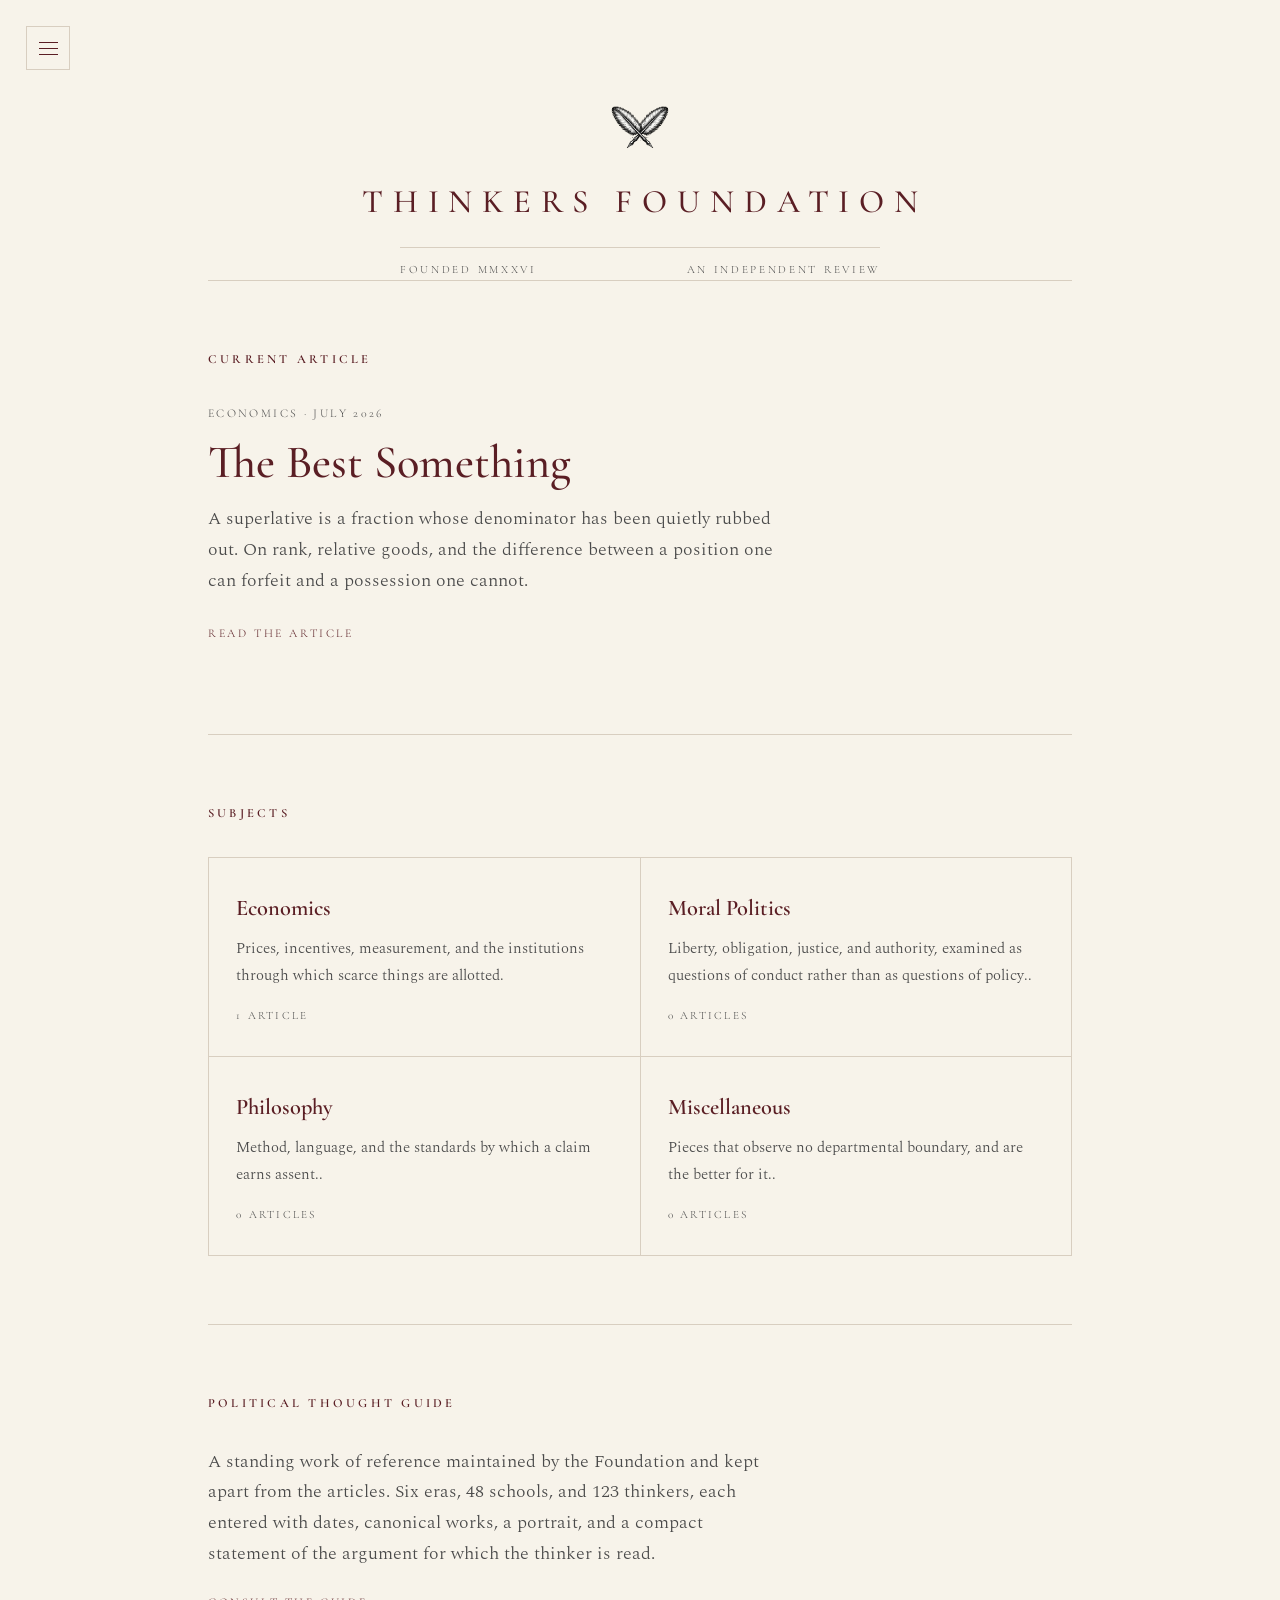
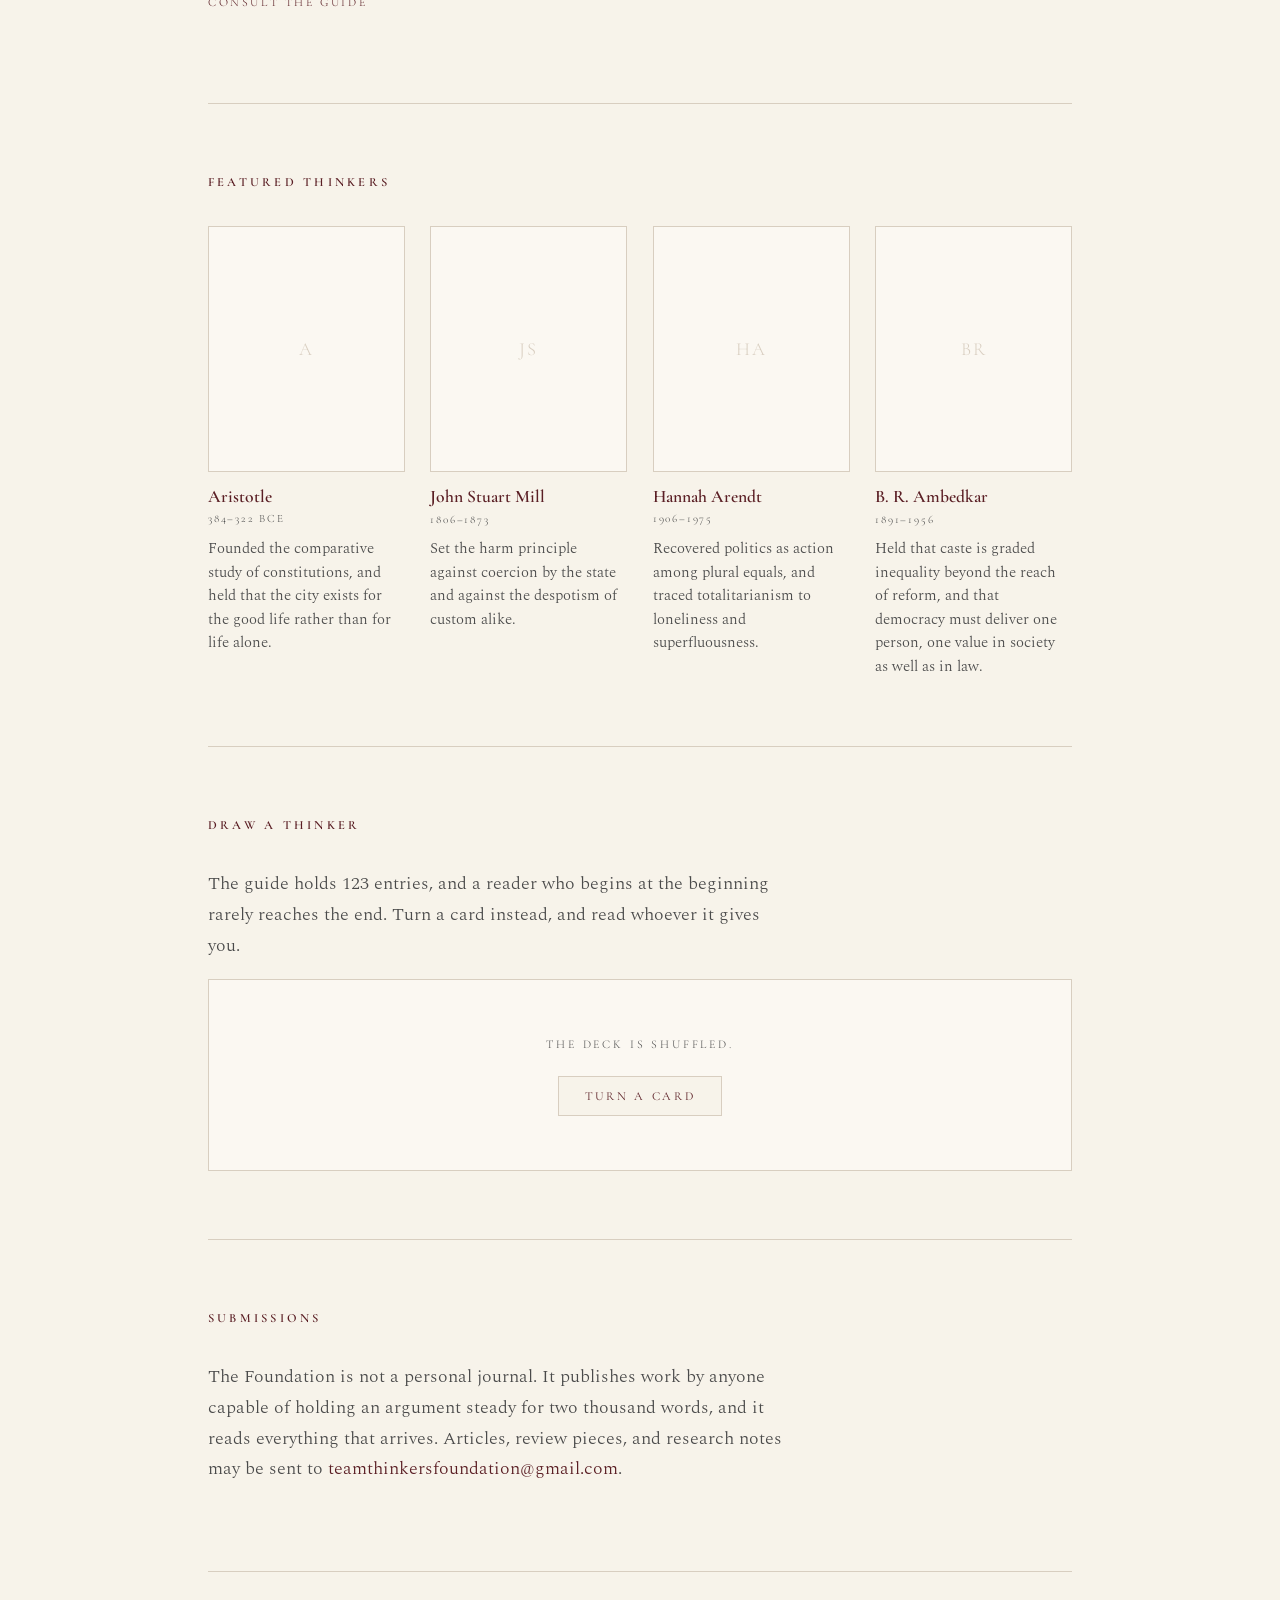
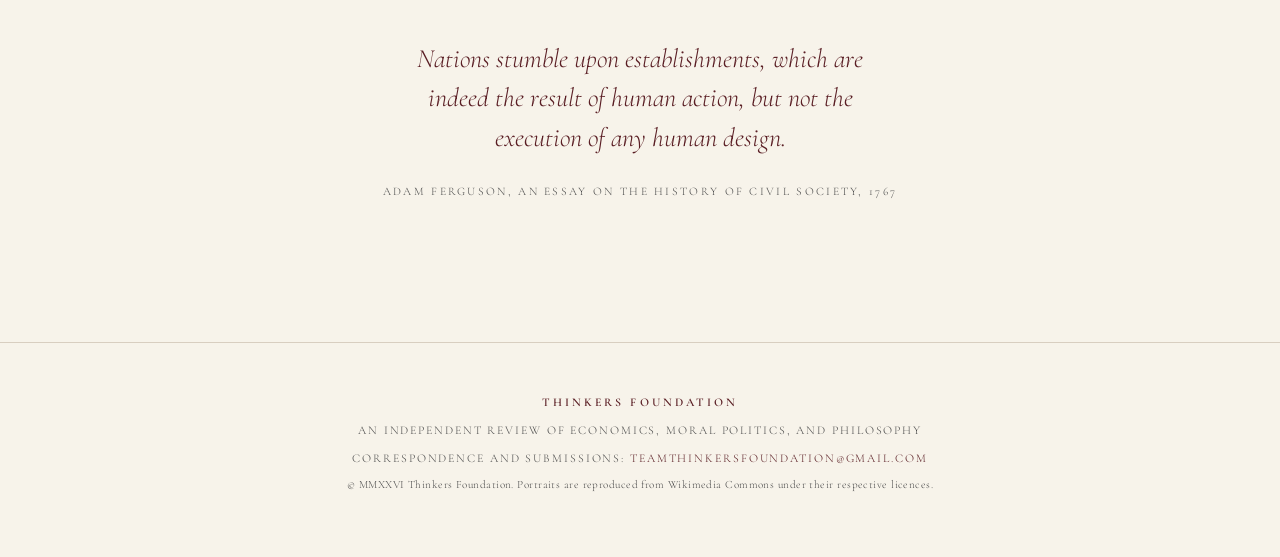
==== commit 95ab6b7d: "Add featured thinkers and draw card, fix portrait fallback" ====
--- a/index.html
+++ b/index.html
@@ -89,6 +89,53 @@
       <p class="lede">A standing work of reference maintained by the Foundation and kept apart from the articles. Six eras, 48 schools, and 123 thinkers, each entered with dates, canonical works, a portrait, and a compact statement of the argument for which the thinker is read.</p>
       <p><a class="more" href="political-thought-guide.html">Consult the guide</a></p>
     </section>
+    <section class="section" aria-labelledby="figs">
+      <h2 class="section__title" id="figs">Featured Thinkers</h2>
+      <ul class="figs">
+        <li class="fig">
+          <a href="political-thought-guide.html#thinker-aristotle">
+            <figure class="portrait portrait--wide" data-wiki="Aristotle"><span class="portrait__fallback">A</span></figure>
+            <h3 class="fig__name">Aristotle</h3>
+            <p class="fig__dates">384–322 BCE</p>
+            <p class="fig__line">Founded the comparative study of constitutions, and held that the city exists for the good life rather than for life alone.</p>
+          </a>
+        </li>
+        <li class="fig">
+          <a href="political-thought-guide.html#thinker-john-stuart-mill">
+            <figure class="portrait portrait--wide" data-wiki="John Stuart Mill"><span class="portrait__fallback">JS</span></figure>
+            <h3 class="fig__name">John Stuart Mill</h3>
+            <p class="fig__dates">1806–1873</p>
+            <p class="fig__line">Set the harm principle against coercion by the state and against the despotism of custom alike.</p>
+          </a>
+        </li>
+        <li class="fig">
+          <a href="political-thought-guide.html#thinker-hannah-arendt">
+            <figure class="portrait portrait--wide" data-wiki="Hannah Arendt"><span class="portrait__fallback">HA</span></figure>
+            <h3 class="fig__name">Hannah Arendt</h3>
+            <p class="fig__dates">1906–1975</p>
+            <p class="fig__line">Recovered politics as action among plural equals, and traced totalitarianism to loneliness and superfluousness.</p>
+          </a>
+        </li>
+        <li class="fig">
+          <a href="political-thought-guide.html#thinker-b-r-ambedkar">
+            <figure class="portrait portrait--wide" data-wiki="B. R. Ambedkar"><span class="portrait__fallback">BR</span></figure>
+            <h3 class="fig__name">B. R. Ambedkar</h3>
+            <p class="fig__dates">1891–1956</p>
+            <p class="fig__line">Held that caste is graded inequality beyond the reach of reform, and that democracy must deliver one person, one value in society as well as in law.</p>
+          </a>
+        </li>
+      </ul>
+    </section>
+    <section class="section" aria-labelledby="draw">
+      <h2 class="section__title" id="draw">Draw a Thinker</h2>
+      <p class="lede">The guide holds 123 entries, and a reader who begins at the beginning rarely reaches the end. Turn a card instead, and read whoever it gives you.</p>
+      <div class="draw" id="drawCard" data-state="idle">
+        <div class="draw__face">
+          <p class="draw__prompt">The deck is shuffled.</p>
+          <button class="draw__button" id="drawButton" type="button">Turn a card</button>
+        </div>
+      </div>
+    </section>
     <section class="section" aria-labelledby="subs">
       <h2 class="section__title" id="subs">Submissions</h2>
       <p class="lede">The Foundation is not a personal journal. It publishes work by anyone capable of holding an argument steady for two thousand words, and it reads everything that arrives. Articles, review pieces, and research notes may be sent to <a href="mailto:teamthinkersfoundation@gmail.com">teamthinkersfoundation@gmail.com</a>.</p>
@@ -108,5 +155,8 @@
   </div>
 </footer>
 <script src="assets/js/site.js"></script>
+<script src="assets/js/portraits.js"></script>
+<script src="assets/js/thinkers.js"></script>
+<script src="assets/js/draw.js"></script>
 </body>
 </html>
--- a/assets/css/style.css
+++ b/assets/css/style.css
@@ -605,3 +605,70 @@
 @media (max-width: 40rem) {
   .contents__schools { margin-left: 0; }
 }
+
+/* ---------- Featured thinkers ---------- */
+.figs {
+  list-style: none; margin: 0; padding: 0;
+  display: grid; grid-template-columns: repeat(4, 1fr);
+  gap: 2rem 1.6rem;
+}
+.fig > a { display: block; color: inherit; }
+.fig > a:hover { text-decoration: none; }
+.fig > a:hover .fig__name { text-decoration: underline; text-underline-offset: 0.2em; text-decoration-thickness: 0.5px; }
+.portrait--wide { width: 100%; aspect-ratio: 4 / 5; }
+.fig__name {
+  font-family: var(--display); font-size: 1.1rem; font-weight: 600;
+  color: var(--cherry); margin: 0.85rem 0 0.1rem; line-height: 1.25;
+}
+.fig__dates {
+  font-family: var(--display); font-size: 0.7rem;
+  letter-spacing: 0.16em; text-transform: uppercase;
+  color: var(--ink); margin: 0 0 0.5rem;
+}
+.fig__line { font-size: 0.92rem; line-height: 1.6; margin: 0; }
+
+/* ---------- Draw a thinker ---------- */
+.draw {
+  border: 1px solid var(--rule);
+  background: var(--paper-alt);
+  padding: 2.2rem; min-height: 12rem;
+  display: grid; align-items: center;
+}
+.draw[data-state="drawn"] {
+  grid-template-columns: 7rem 1fr; gap: 0 1.8rem; align-items: start;
+}
+.draw__face { text-align: center; }
+.draw__prompt {
+  font-family: var(--display); font-size: 0.74rem;
+  letter-spacing: 0.24em; text-transform: uppercase;
+  color: var(--ink); margin: 0 0 1.3rem;
+}
+.draw__button, .draw__again {
+  font-family: var(--display);
+  font-size: 0.76rem; letter-spacing: 0.22em; text-transform: uppercase;
+  color: var(--cherry); background: var(--paper);
+  border: 1px solid var(--rule); padding: 0.75rem 1.6rem; cursor: pointer;
+}
+.draw__button:hover, .draw__again:hover { border-color: var(--cherry); }
+.portrait--card { width: 7rem; }
+.draw__school {
+  font-family: var(--display); font-size: 0.68rem;
+  letter-spacing: 0.2em; text-transform: uppercase;
+  color: var(--ink); margin: 0 0 0.45rem;
+}
+.draw__name {
+  font-family: var(--display); font-size: 1.35rem; font-weight: 600;
+  color: var(--cherry); margin: 0 0 0.2rem; line-height: 1.25;
+}
+.draw__dates { font-size: 0.86rem; font-weight: 400; color: var(--ink); }
+.draw__works { font-style: italic; font-size: 0.9rem; margin: 0 0 0.55rem; }
+.draw__summary { margin: 0 0 1.2rem; font-size: 0.98rem; }
+.draw__actions { display: flex; align-items: center; gap: 1.6rem; flex-wrap: wrap; margin: 0; }
+.draw__again { padding: 0.5rem 1.1rem; font-size: 0.7rem; }
+
+@media (max-width: 52rem) { .figs { grid-template-columns: repeat(2, 1fr); } }
+@media (max-width: 40rem) {
+  .draw { padding: 1.5rem; }
+  .draw[data-state="drawn"] { grid-template-columns: 5rem 1fr; gap: 0 1.1rem; }
+  .portrait--card { width: 5rem; }
+}
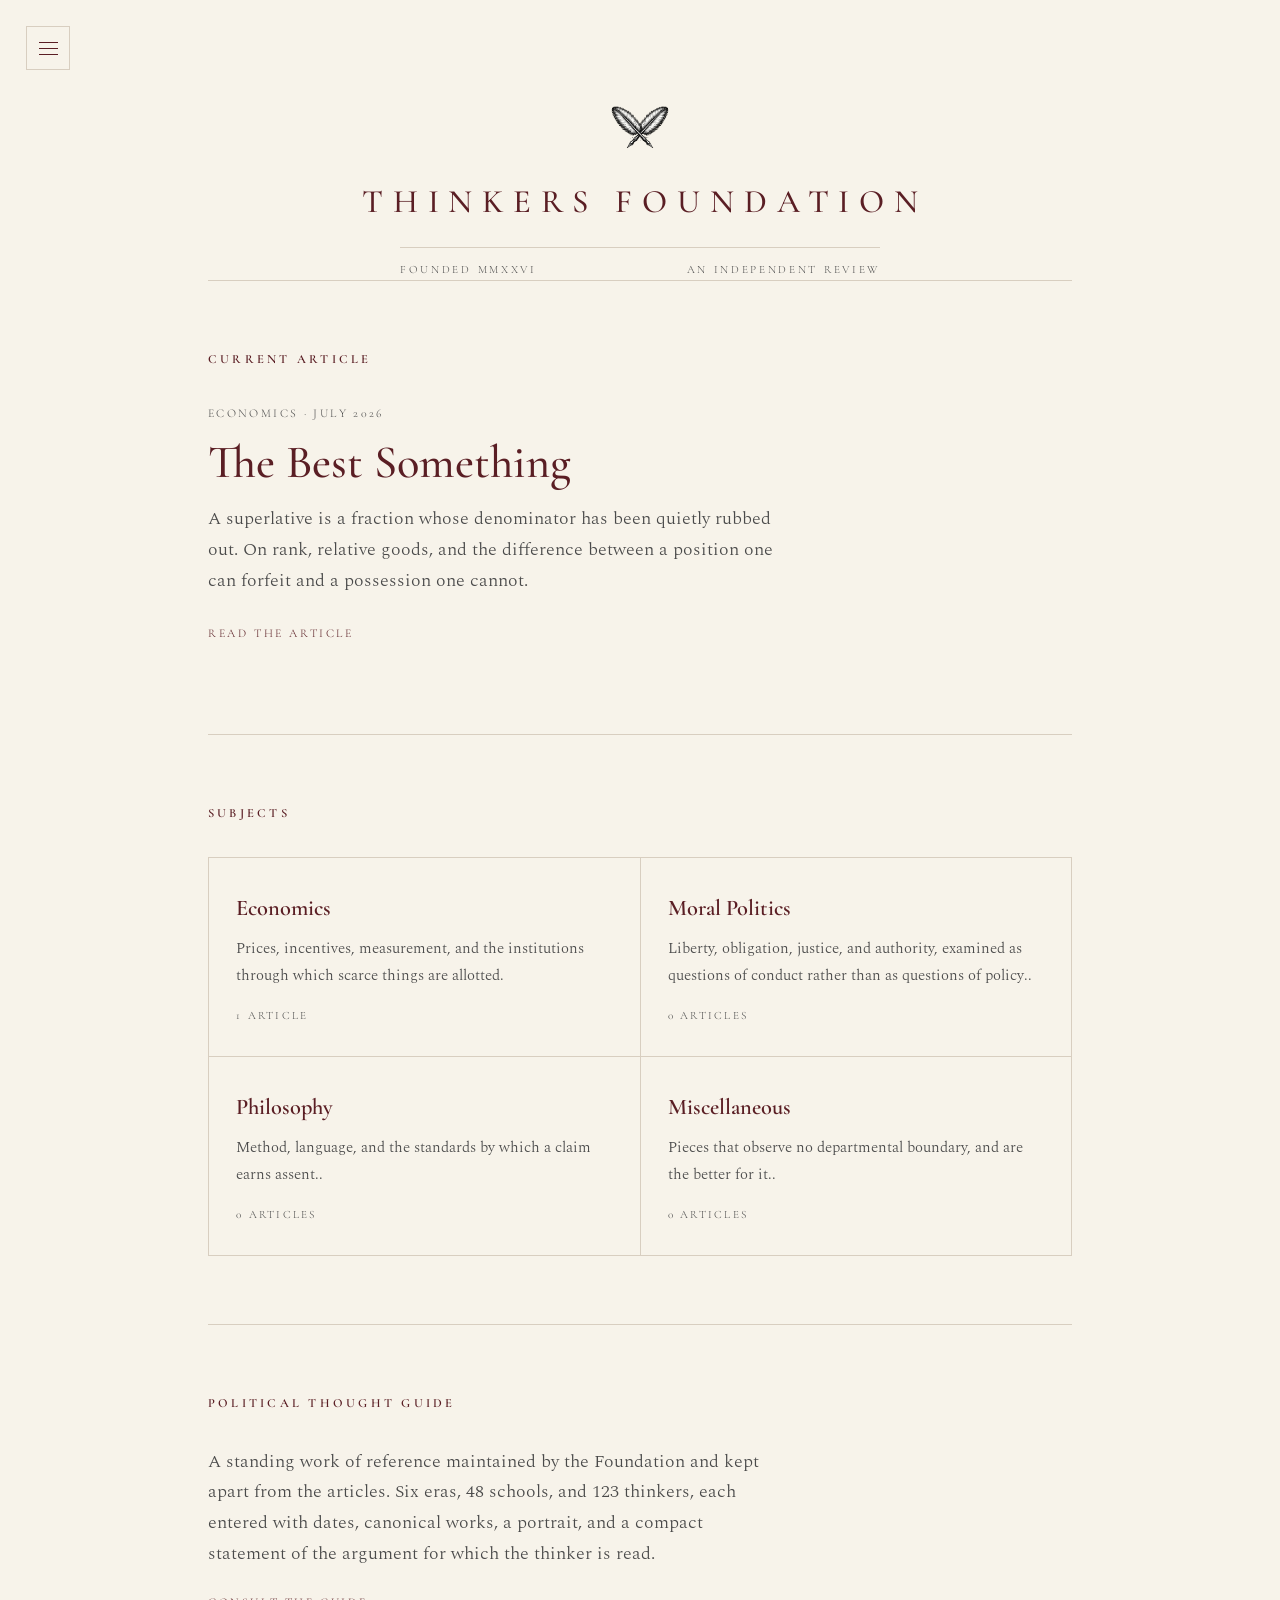
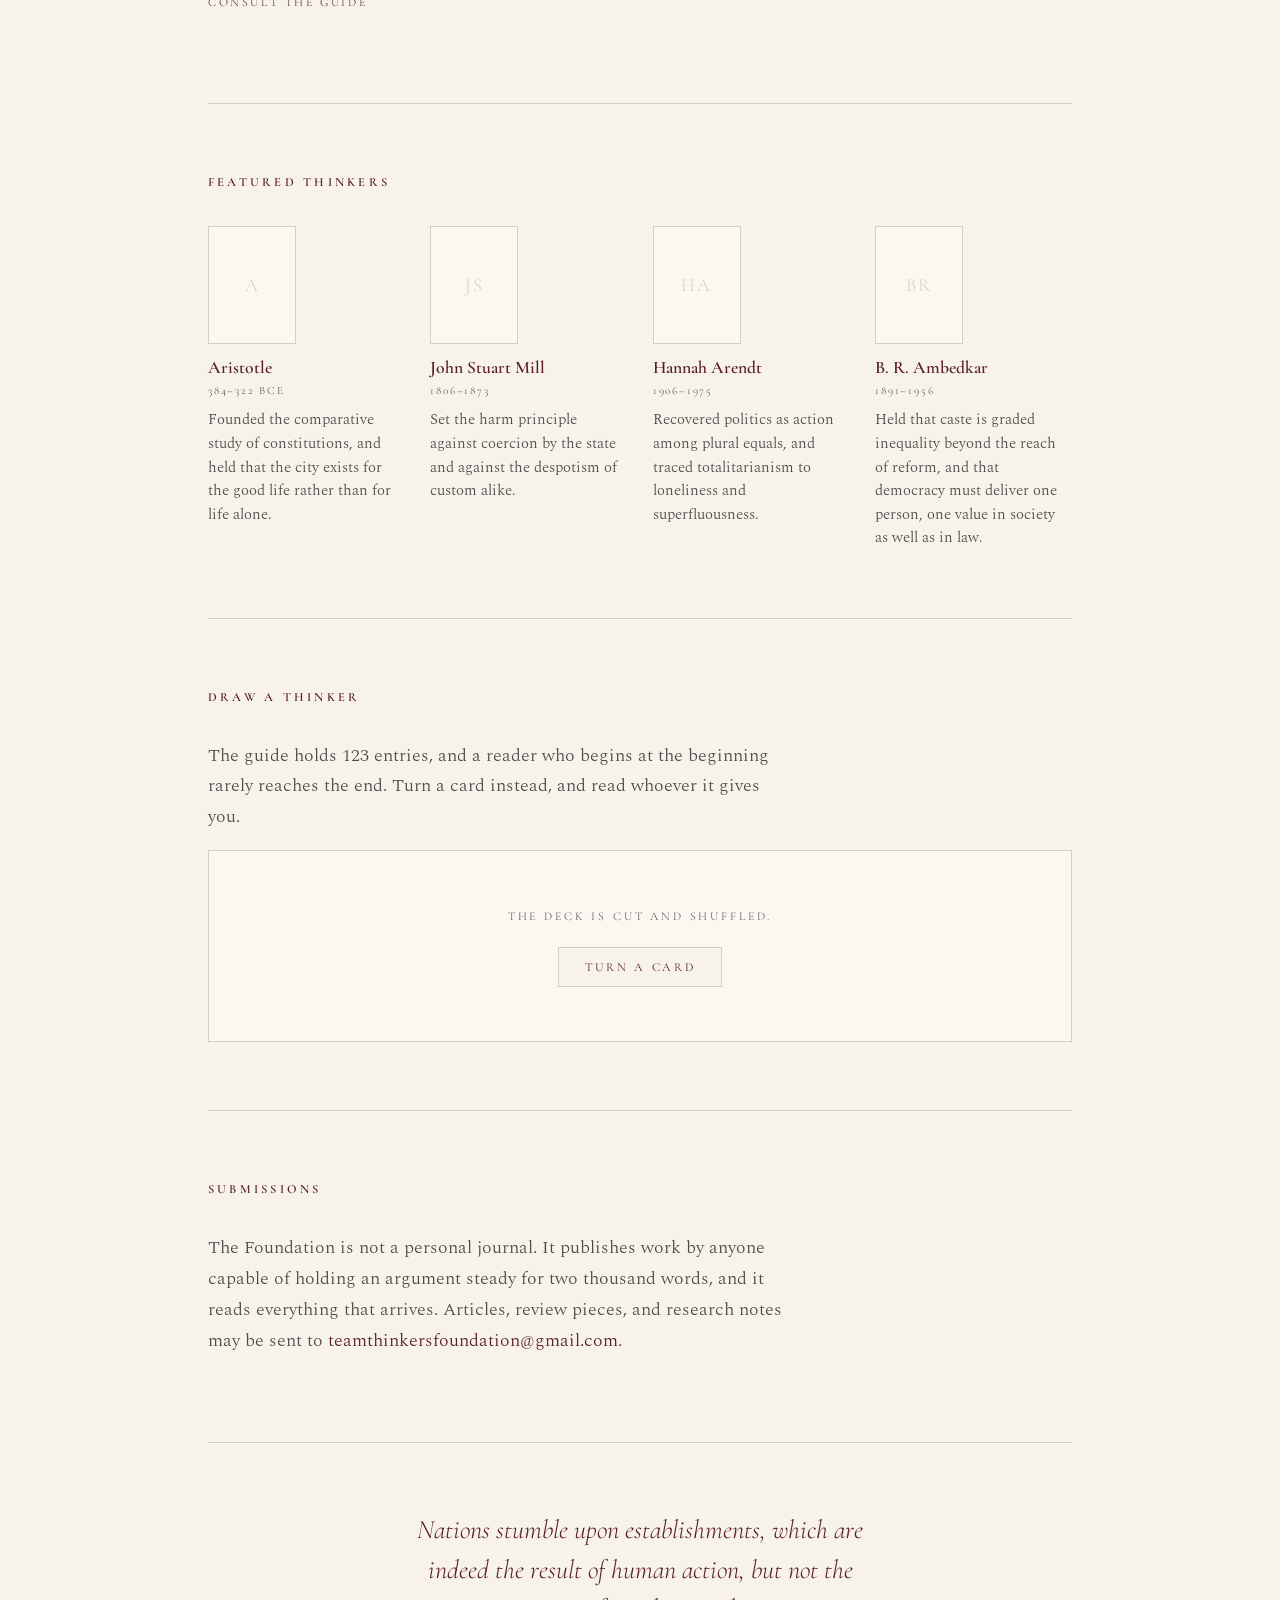
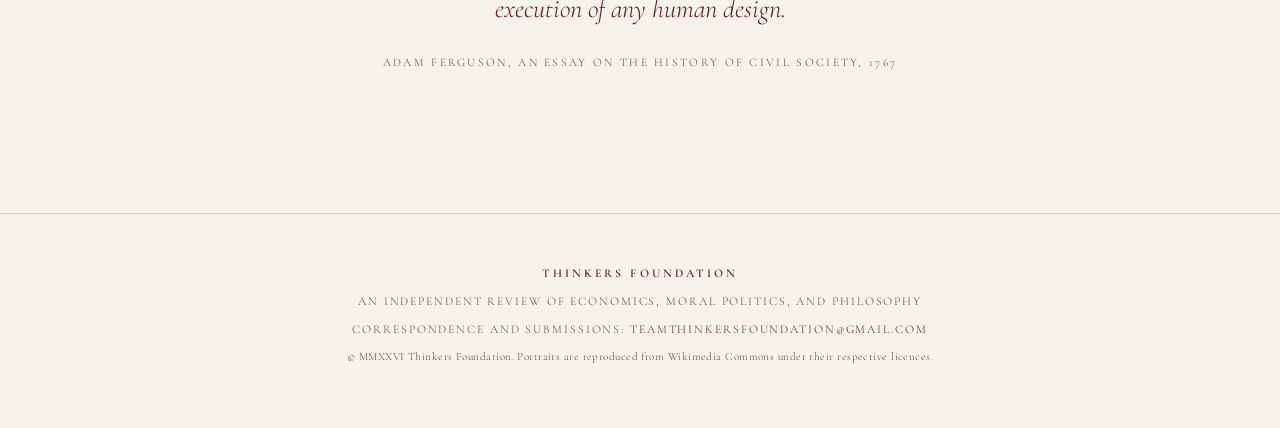
==== commit 0a3dad80: "Redesign featured thinkers, restyle buttons, add shuffle animation" ====
--- a/index.html
+++ b/index.html
@@ -9,7 +9,7 @@
 <link rel="preconnect" href="https://fonts.googleapis.com">
 <link rel="preconnect" href="https://fonts.gstatic.com" crossorigin>
 <link href="https://fonts.googleapis.com/css2?family=Cormorant+Garamond:ital,wght@0,400;0,500;0,600;1,400;1,500&family=Spectral:ital,wght@0,300;0,400;0,500;1,300;1,400&display=swap" rel="stylesheet">
-<link rel="stylesheet" href="assets/css/style.css">
+<link rel="stylesheet" href="assets/css/style.css?v=5">
 </head>
 <body>
 <a class="skip-link" href="#main">Skip to content</a>
@@ -94,34 +94,42 @@
       <ul class="figs">
         <li class="fig">
           <a href="political-thought-guide.html#thinker-aristotle">
-            <figure class="portrait portrait--wide" data-wiki="Aristotle"><span class="portrait__fallback">A</span></figure>
-            <h3 class="fig__name">Aristotle</h3>
-            <p class="fig__dates">384–322 BCE</p>
-            <p class="fig__line">Founded the comparative study of constitutions, and held that the city exists for the good life rather than for life alone.</p>
+            <figure class="portrait portrait--fig" data-wiki="Aristotle"><span class="portrait__fallback">A</span></figure>
+            <div class="fig__text">
+              <h3 class="fig__name">Aristotle</h3>
+              <p class="fig__dates">384–322 BCE</p>
+              <p class="fig__line">Founded the comparative study of constitutions, and held that the city exists for the good life rather than for life alone.</p>
+            </div>
           </a>
         </li>
         <li class="fig">
           <a href="political-thought-guide.html#thinker-john-stuart-mill">
-            <figure class="portrait portrait--wide" data-wiki="John Stuart Mill"><span class="portrait__fallback">JS</span></figure>
-            <h3 class="fig__name">John Stuart Mill</h3>
-            <p class="fig__dates">1806–1873</p>
-            <p class="fig__line">Set the harm principle against coercion by the state and against the despotism of custom alike.</p>
+            <figure class="portrait portrait--fig" data-wiki="John Stuart Mill"><span class="portrait__fallback">JS</span></figure>
+            <div class="fig__text">
+              <h3 class="fig__name">John Stuart Mill</h3>
+              <p class="fig__dates">1806–1873</p>
+              <p class="fig__line">Set the harm principle against coercion by the state and against the despotism of custom alike.</p>
+            </div>
           </a>
         </li>
         <li class="fig">
           <a href="political-thought-guide.html#thinker-hannah-arendt">
-            <figure class="portrait portrait--wide" data-wiki="Hannah Arendt"><span class="portrait__fallback">HA</span></figure>
-            <h3 class="fig__name">Hannah Arendt</h3>
-            <p class="fig__dates">1906–1975</p>
-            <p class="fig__line">Recovered politics as action among plural equals, and traced totalitarianism to loneliness and superfluousness.</p>
+            <figure class="portrait portrait--fig" data-wiki="Hannah Arendt"><span class="portrait__fallback">HA</span></figure>
+            <div class="fig__text">
+              <h3 class="fig__name">Hannah Arendt</h3>
+              <p class="fig__dates">1906–1975</p>
+              <p class="fig__line">Recovered politics as action among plural equals, and traced totalitarianism to loneliness and superfluousness.</p>
+            </div>
           </a>
         </li>
         <li class="fig">
           <a href="political-thought-guide.html#thinker-b-r-ambedkar">
-            <figure class="portrait portrait--wide" data-wiki="B. R. Ambedkar"><span class="portrait__fallback">BR</span></figure>
-            <h3 class="fig__name">B. R. Ambedkar</h3>
-            <p class="fig__dates">1891–1956</p>
-            <p class="fig__line">Held that caste is graded inequality beyond the reach of reform, and that democracy must deliver one person, one value in society as well as in law.</p>
+            <figure class="portrait portrait--fig" data-wiki="B. R. Ambedkar"><span class="portrait__fallback">BR</span></figure>
+            <div class="fig__text">
+              <h3 class="fig__name">B. R. Ambedkar</h3>
+              <p class="fig__dates">1891–1956</p>
+              <p class="fig__line">Held that caste is graded inequality beyond the reach of reform, and that democracy must deliver one person, one value in society as well as in law.</p>
+            </div>
           </a>
         </li>
       </ul>
@@ -131,7 +139,8 @@
       <p class="lede">The guide holds 123 entries, and a reader who begins at the beginning rarely reaches the end. Turn a card instead, and read whoever it gives you.</p>
       <div class="draw" id="drawCard" data-state="idle">
         <div class="draw__face">
-          <p class="draw__prompt">The deck is shuffled.</p>
+          <div class="deck" aria-hidden="true"><span></span><span></span><span></span></div>
+          <p class="draw__prompt">The deck is cut and shuffled.</p>
           <button class="draw__button" id="drawButton" type="button">Turn a card</button>
         </div>
       </div>
@@ -154,9 +163,9 @@
     <p class="site-footer__legal">&copy; MMXXVI Thinkers Foundation. Portraits are reproduced from Wikimedia Commons under their respective licences.</p>
   </div>
 </footer>
-<script src="assets/js/site.js"></script>
-<script src="assets/js/portraits.js"></script>
-<script src="assets/js/thinkers.js"></script>
-<script src="assets/js/draw.js"></script>
+<script src="assets/js/site.js?v=5"></script>
+<script src="assets/js/portraits.js?v=5"></script>
+<script src="assets/js/thinkers.js?v=5"></script>
+<script src="assets/js/draw.js?v=5"></script>
 </body>
 </html>
